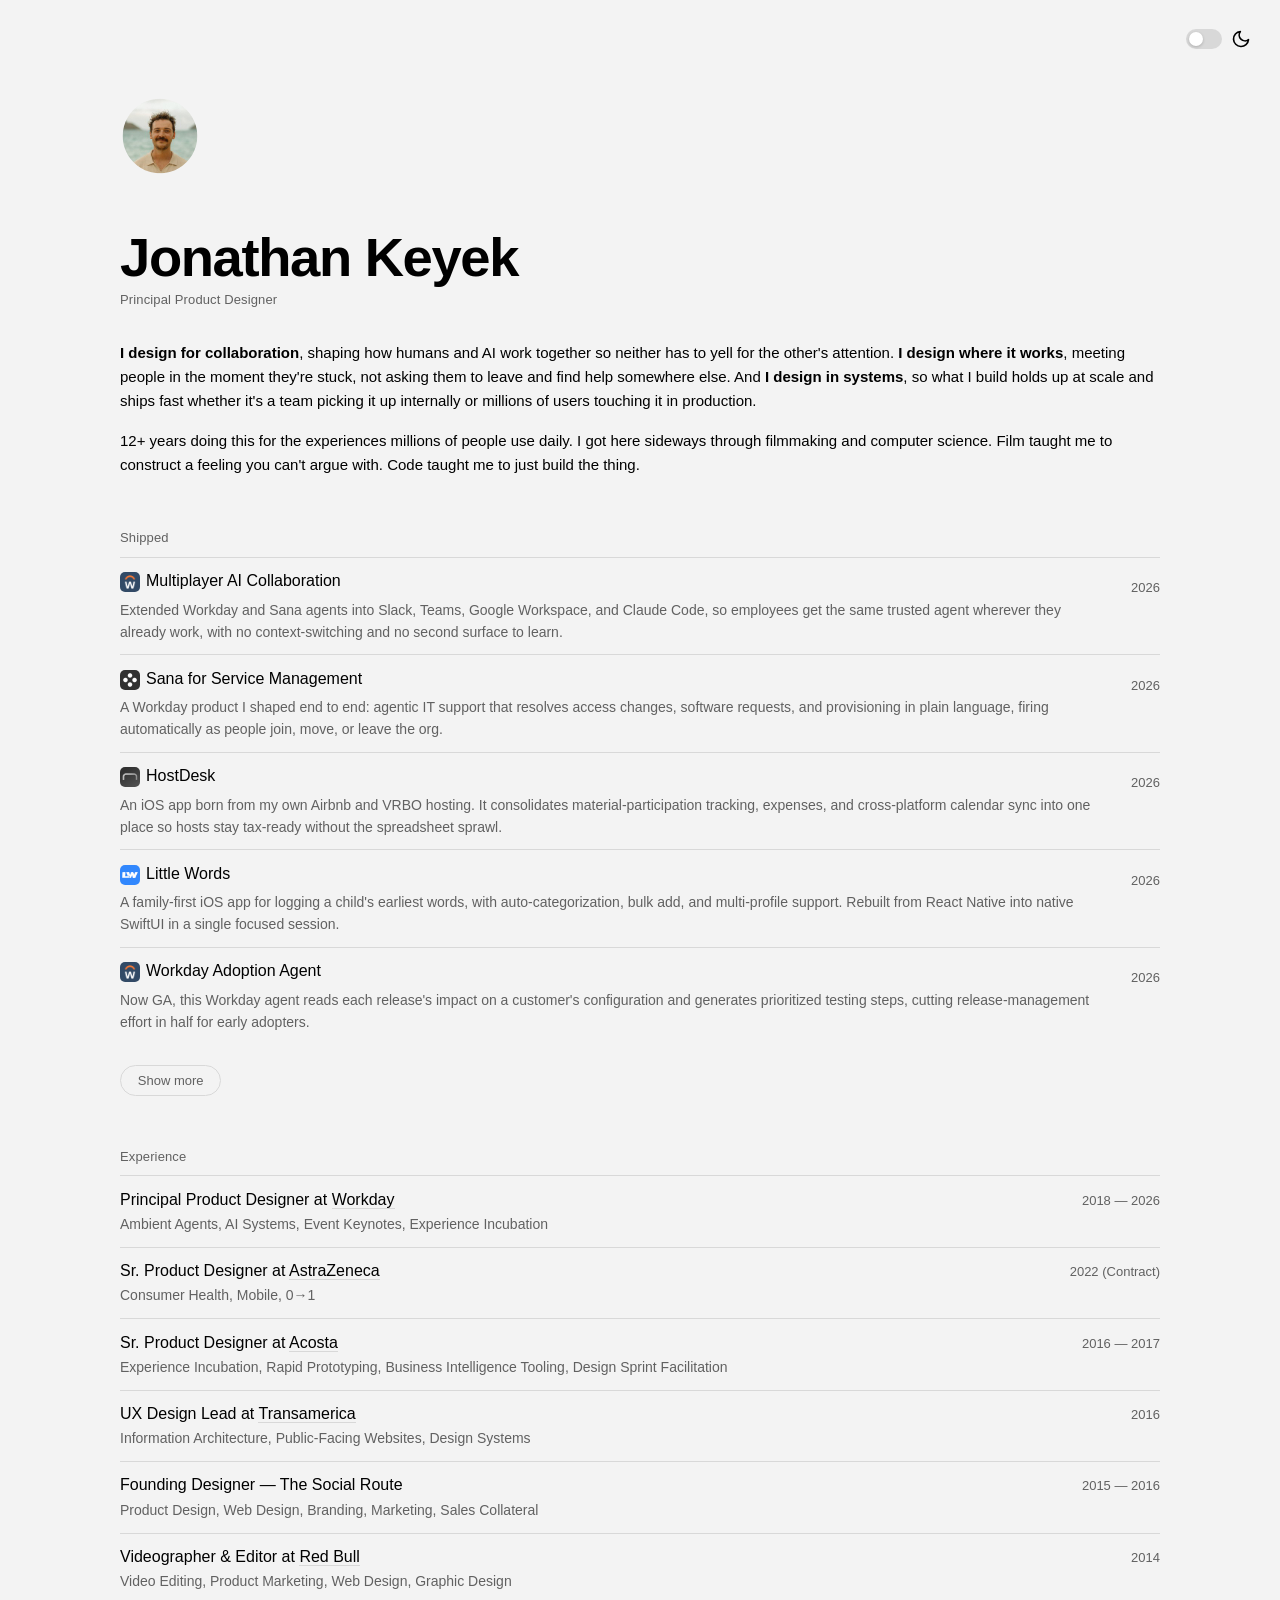
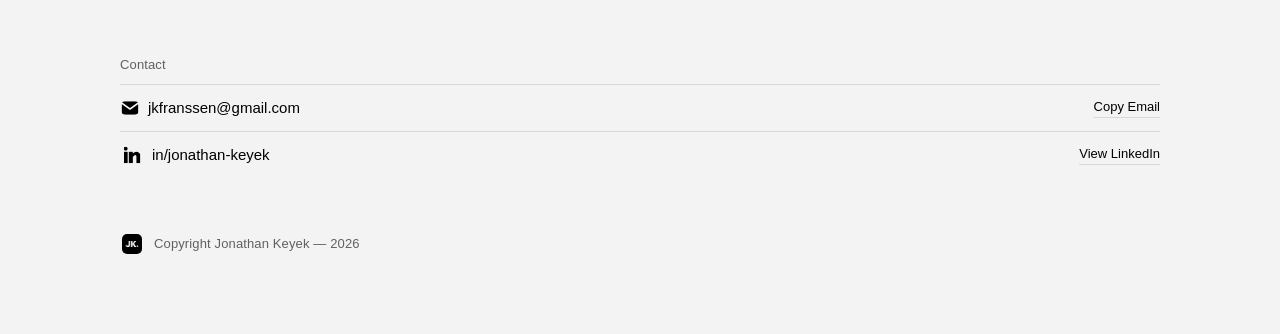
==== index.html @ 9d37a167 "Hide Currently section and Headway experience row Co-Authored-By: Claude Sonnet 5.5 <noreply@anthrop" ====
<!DOCTYPE html>
<html lang="en">
<head>
<meta charset="UTF-8"/>
<meta name="viewport" content="width=device-width, initial-scale=1"/>
<meta name="color-scheme" content="light"/>
<script>document.documentElement.className+=' js';</script>
<title>Jonathan Keyek — Principal Product Designer</title>
<link rel="stylesheet" href="style.css"/>
<link rel="icon" type="image/png" href="logos/jk-logo-black.png"/>
<link rel="apple-touch-icon" href="logos/jk-logo-black.png"/>
</head>
<body>
<a class="skip-link" href="#main-content">Skip to content</a>
<div class="theme-toggle-row">
  <button id="theme-toggle" class="switch" data-tooltip="Switch to dark mode" aria-label="Switch to dark mode" aria-pressed="false"></button>
  <svg class="toggle-icon" xmlns="http://www.w3.org/2000/svg" viewBox="0 0 24 24" fill="none" stroke="currentColor" stroke-width="2" stroke-linecap="round" stroke-linejoin="round" aria-hidden="true"><path d="M21 12.79A9 9 0 1 1 11.21 3 7 7 0 0 0 21 12.79z"></path></svg>
</div>
<div class="wrap">
  <main id="main-content">
  <header>
    <div class="identity">
    <span class="avatar-wrap" data-reveal><svg class="avatar" viewBox="0 0 100 100" xmlns="http://www.w3.org/2000/svg" aria-hidden="true" role="presentation" focusable="false">
  <defs>
    <clipPath id="morph" clipPathUnits="userSpaceOnUse">
      <path d="M 55.109,3.673 L 57.055,3.929 Q 62.164,4.601 66.925,6.574 L 68.739,7.325 Q 73.500,9.297 77.588,12.434 L 79.146,13.629 Q 83.234,16.766 86.371,20.854 L 87.566,22.412 Q 90.703,26.500 92.675,31.261 L 93.426,33.075 Q 95.399,37.836 96.071,42.945 L 96.327,44.891 Q 97.000,50.000 96.327,55.109 L 96.071,57.055 Q 95.399,62.164 93.426,66.925 L 92.675,68.739 Q 90.703,73.500 87.566,77.588 L 86.371,79.146 Q 83.234,83.234 79.146,86.371 L 77.588,87.566 Q 73.500,90.703 68.739,92.675 L 66.925,93.426 Q 62.164,95.399 57.055,96.071 L 55.109,96.327 Q 50.000,97.000 44.891,96.327 L 42.945,96.071 Q 37.836,95.399 33.075,93.426 L 31.261,92.675 Q 26.500,90.703 22.412,87.566 L 20.854,86.371 Q 16.766,83.234 13.629,79.146 L 12.434,77.588 Q 9.297,73.500 7.325,68.739 L 6.574,66.925 Q 4.601,62.164 3.929,57.055 L 3.673,55.109 Q 3.000,50.000 3.673,44.891 L 3.929,42.945 Q 4.601,37.836 6.574,33.075 L 7.325,31.261 Q 9.297,26.500 12.434,22.412 L 13.629,20.854 Q 16.766,16.766 20.854,13.629 L 22.412,12.434 Q 26.500,9.297 31.261,7.325 L 33.075,6.574 Q 37.836,4.601 42.945,3.929 L 44.891,3.673 Q 50.000,3.000 55.109,3.673 Z">
        <animate attributeName="d" dur="14s" repeatCount="indefinite"
          calcMode="spline" values="M 55.109,3.673 L 57.055,3.929 Q 62.164,4.601 66.925,6.574 L 68.739,7.325 Q 73.500,9.297 77.588,12.434 L 79.146,13.629 Q 83.234,16.766 86.371,20.854 L 87.566,22.412 Q 90.703,26.500 92.675,31.261 L 93.426,33.075 Q 95.399,37.836 96.071,42.945 L 96.327,44.891 Q 97.000,50.000 96.327,55.109 L 96.071,57.055 Q 95.399,62.164 93.426,66.925 L 92.675,68.739 Q 90.703,73.500 87.566,77.588 L 86.371,79.146 Q 83.234,83.234 79.146,86.371 L 77.588,87.566 Q 73.500,90.703 68.739,92.675 L 66.925,93.426 Q 62.164,95.399 57.055,96.071 L 55.109,96.327 Q 50.000,97.000 44.891,96.327 L 42.945,96.071 Q 37.836,95.399 33.075,93.426 L 31.261,92.675 Q 26.500,90.703 22.412,87.566 L 20.854,86.371 Q 16.766,83.234 13.629,79.146 L 12.434,77.588 Q 9.297,73.500 7.325,68.739 L 6.574,66.925 Q 4.601,62.164 3.929,57.055 L 3.673,55.109 Q 3.000,50.000 3.673,44.891 L 3.929,42.945 Q 4.601,37.836 6.574,33.075 L 7.325,31.261 Q 9.297,26.500 12.434,22.412 L 13.629,20.854 Q 16.766,16.766 20.854,13.629 L 22.412,12.434 Q 26.500,9.297 31.261,7.325 L 33.075,6.574 Q 37.836,4.601 42.945,3.929 L 44.891,3.673 Q 50.000,3.000 55.109,3.673 Z;M 55.109,3.673 L 57.055,3.929 Q 62.164,4.601 66.925,6.574 L 68.739,7.325 Q 73.500,9.297 77.588,12.434 L 79.146,13.629 Q 83.234,16.766 86.371,20.854 L 87.566,22.412 Q 90.703,26.500 92.675,31.261 L 93.426,33.075 Q 95.399,37.836 96.071,42.945 L 96.327,44.891 Q 97.000,50.000 96.327,55.109 L 96.071,57.055 Q 95.399,62.164 93.426,66.925 L 92.675,68.739 Q 90.703,73.500 87.566,77.588 L 86.371,79.146 Q 83.234,83.234 79.146,86.371 L 77.588,87.566 Q 73.500,90.703 68.739,92.675 L 66.925,93.426 Q 62.164,95.399 57.055,96.071 L 55.109,96.327 Q 50.000,97.000 44.891,96.327 L 42.945,96.071 Q 37.836,95.399 33.075,93.426 L 31.261,92.675 Q 26.500,90.703 22.412,87.566 L 20.854,86.371 Q 16.766,83.234 13.629,79.146 L 12.434,77.588 Q 9.297,73.500 7.325,68.739 L 6.574,66.925 Q 4.601,62.164 3.929,57.055 L 3.673,55.109 Q 3.000,50.000 3.673,44.891 L 3.929,42.945 Q 4.601,37.836 6.574,33.075 L 7.325,31.261 Q 9.297,26.500 12.434,22.412 L 13.629,20.854 Q 16.766,16.766 20.854,13.629 L 22.412,12.434 Q 26.500,9.297 31.261,7.325 L 33.075,6.574 Q 37.836,4.601 42.945,3.929 L 44.891,3.673 Q 50.000,3.000 55.109,3.673 Z;M 9.580,3.000 L 12.087,3.000 Q 18.667,3.000 25.247,3.000 L 27.753,3.000 Q 34.333,3.000 40.913,3.000 L 43.420,3.000 Q 50.000,3.000 56.580,3.000 L 59.087,3.000 Q 65.667,3.000 72.247,3.000 L 74.753,3.000 Q 81.333,3.000 87.913,3.000 L 90.420,3.000 Q 97.000,3.000 97.000,9.580 L 97.000,12.087 Q 97.000,18.667 97.000,25.247 L 97.000,27.753 Q 97.000,34.333 97.000,40.913 L 97.000,43.420 Q 97.000,50.000 97.000,56.580 L 97.000,59.087 Q 97.000,65.667 97.000,72.247 L 97.000,74.753 Q 97.000,81.333 97.000,87.913 L 97.000,90.420 Q 97.000,97.000 90.420,97.000 L 87.913,97.000 Q 81.333,97.000 74.753,97.000 L 72.247,97.000 Q 65.667,97.000 59.087,97.000 L 56.580,97.000 Q 50.000,97.000 43.420,97.000 L 40.913,97.000 Q 34.333,97.000 27.753,97.000 L 25.247,97.000 Q 18.667,97.000 12.087,97.000 L 9.580,97.000 Q 3.000,97.000 3.000,90.420 L 3.000,87.913 Q 3.000,81.333 3.000,74.753 L 3.000,72.247 Q 3.000,65.667 3.000,59.087 L 3.000,56.580 Q 3.000,50.000 3.000,43.420 L 3.000,40.913 Q 3.000,34.333 3.000,27.753 L 3.000,25.247 Q 3.000,18.667 3.000,12.087 L 3.000,9.580 Q 3.000,3.000 9.580,3.000 Z;M 9.580,3.000 L 12.087,3.000 Q 18.667,3.000 25.247,3.000 L 27.753,3.000 Q 34.333,3.000 40.913,3.000 L 43.420,3.000 Q 50.000,3.000 56.580,3.000 L 59.087,3.000 Q 65.667,3.000 72.247,3.000 L 74.753,3.000 Q 81.333,3.000 87.913,3.000 L 90.420,3.000 Q 97.000,3.000 97.000,9.580 L 97.000,12.087 Q 97.000,18.667 97.000,25.247 L 97.000,27.753 Q 97.000,34.333 97.000,40.913 L 97.000,43.420 Q 97.000,50.000 97.000,56.580 L 97.000,59.087 Q 97.000,65.667 97.000,72.247 L 97.000,74.753 Q 97.000,81.333 97.000,87.913 L 97.000,90.420 Q 97.000,97.000 90.420,97.000 L 87.913,97.000 Q 81.333,97.000 74.753,97.000 L 72.247,97.000 Q 65.667,97.000 59.087,97.000 L 56.580,97.000 Q 50.000,97.000 43.420,97.000 L 40.913,97.000 Q 34.333,97.000 27.753,97.000 L 25.247,97.000 Q 18.667,97.000 12.087,97.000 L 9.580,97.000 Q 3.000,97.000 3.000,90.420 L 3.000,87.913 Q 3.000,81.333 3.000,74.753 L 3.000,72.247 Q 3.000,65.667 3.000,59.087 L 3.000,56.580 Q 3.000,50.000 3.000,43.420 L 3.000,40.913 Q 3.000,34.333 3.000,27.753 L 3.000,25.247 Q 3.000,18.667 3.000,12.087 L 3.000,9.580 Q 3.000,3.000 9.580,3.000 Z;M 54.324,6.142 L 55.971,7.338 Q 60.296,10.480 64.620,13.622 L 66.267,14.819 Q 70.591,17.960 74.915,21.102 L 76.563,22.299 Q 80.887,25.441 85.211,28.582 L 86.858,29.779 Q 91.182,32.921 94.311,36.451 L 95.503,37.795 Q 98.632,41.325 96.981,46.409 L 96.351,48.345 Q 94.700,53.429 93.048,58.512 L 92.419,60.448 Q 90.767,65.532 89.115,70.615 L 88.486,72.552 Q 86.835,77.635 85.183,82.718 L 84.554,84.655 Q 82.902,89.738 79.773,92.788 L 78.581,93.950 Q 75.452,97.000 70.107,97.000 L 68.071,97.000 Q 62.726,97.000 57.381,97.000 L 55.345,97.000 Q 50.000,97.000 44.655,97.000 L 42.619,97.000 Q 37.274,97.000 31.929,97.000 L 29.893,97.000 Q 24.548,97.000 21.419,93.950 L 20.227,92.788 Q 17.098,89.738 15.446,84.655 L 14.817,82.718 Q 13.165,77.635 11.514,72.552 L 10.885,70.615 Q 9.233,65.532 7.581,60.448 L 6.952,58.512 Q 5.300,53.429 3.649,48.345 L 3.019,46.409 Q 1.368,41.325 4.497,37.795 L 5.689,36.451 Q 8.818,32.921 13.142,29.779 L 14.789,28.582 Q 19.113,25.441 23.437,22.299 L 25.085,21.102 Q 29.409,17.960 33.733,14.819 L 35.380,13.622 Q 39.704,10.480 44.029,7.338 L 45.676,6.142 Q 50.000,3.000 54.324,6.142 Z;M 54.324,6.142 L 55.971,7.338 Q 60.296,10.480 64.620,13.622 L 66.267,14.819 Q 70.591,17.960 74.915,21.102 L 76.563,22.299 Q 80.887,25.441 85.211,28.582 L 86.858,29.779 Q 91.182,32.921 94.311,36.451 L 95.503,37.795 Q 98.632,41.325 96.981,46.409 L 96.351,48.345 Q 94.700,53.429 93.048,58.512 L 92.419,60.448 Q 90.767,65.532 89.115,70.615 L 88.486,72.552 Q 86.835,77.635 85.183,82.718 L 84.554,84.655 Q 82.902,89.738 79.773,92.788 L 78.581,93.950 Q 75.452,97.000 70.107,97.000 L 68.071,97.000 Q 62.726,97.000 57.381,97.000 L 55.345,97.000 Q 50.000,97.000 44.655,97.000 L 42.619,97.000 Q 37.274,97.000 31.929,97.000 L 29.893,97.000 Q 24.548,97.000 21.419,93.950 L 20.227,92.788 Q 17.098,89.738 15.446,84.655 L 14.817,82.718 Q 13.165,77.635 11.514,72.552 L 10.885,70.615 Q 9.233,65.532 7.581,60.448 L 6.952,58.512 Q 5.300,53.429 3.649,48.345 L 3.019,46.409 Q 1.368,41.325 4.497,37.795 L 5.689,36.451 Q 8.818,32.921 13.142,29.779 L 14.789,28.582 Q 19.113,25.441 23.437,22.299 L 25.085,21.102 Q 29.409,17.960 33.733,14.819 L 35.380,13.622 Q 39.704,10.480 44.029,7.338 L 45.676,6.142 Q 50.000,3.000 54.324,6.142 Z;M 55.109,3.673 L 57.055,3.929 Q 62.164,4.601 66.925,6.574 L 68.739,7.325 Q 73.500,9.297 77.588,12.434 L 79.146,13.629 Q 83.234,16.766 86.371,20.854 L 87.566,22.412 Q 90.703,26.500 92.675,31.261 L 93.426,33.075 Q 95.399,37.836 96.071,42.945 L 96.327,44.891 Q 97.000,50.000 96.327,55.109 L 96.071,57.055 Q 95.399,62.164 93.426,66.925 L 92.675,68.739 Q 90.703,73.500 87.566,77.588 L 86.371,79.146 Q 83.234,83.234 79.146,86.371 L 77.588,87.566 Q 73.500,90.703 68.739,92.675 L 66.925,93.426 Q 62.164,95.399 57.055,96.071 L 55.109,96.327 Q 50.000,97.000 44.891,96.327 L 42.945,96.071 Q 37.836,95.399 33.075,93.426 L 31.261,92.675 Q 26.500,90.703 22.412,87.566 L 20.854,86.371 Q 16.766,83.234 13.629,79.146 L 12.434,77.588 Q 9.297,73.500 7.325,68.739 L 6.574,66.925 Q 4.601,62.164 3.929,57.055 L 3.673,55.109 Q 3.000,50.000 3.673,44.891 L 3.929,42.945 Q 4.601,37.836 6.574,33.075 L 7.325,31.261 Q 9.297,26.500 12.434,22.412 L 13.629,20.854 Q 16.766,16.766 20.854,13.629 L 22.412,12.434 Q 26.500,9.297 31.261,7.325 L 33.075,6.574 Q 37.836,4.601 42.945,3.929 L 44.891,3.673 Q 50.000,3.000 55.109,3.673 Z" keyTimes="0.0;0.18333;0.33333;0.51667;0.66667;0.85;1.0" keySplines="0.65 0 0.35 1;0.65 0 0.35 1;0.65 0 0.35 1;0.65 0 0.35 1;0.65 0 0.35 1;0.65 0 0.35 1"/>
      </path>
    </clipPath>
  </defs>
  <g>
    <animateTransform attributeName="transform" type="scale" additive="sum"
      dur="14s" repeatCount="indefinite" calcMode="spline"
      values="1 50 50;1 50 50;0.86 50 50;1 50 50;1 50 50;0.86 50 50;1 50 50;1 50 50;0.86 50 50;1 50 50" keyTimes="0.0;0.18333;0.25833;0.33333;0.51667;0.59167;0.66667;0.85;0.925;1.0" keySplines="0.42 0 0.58 1;0.42 0 0.58 1;0.42 0 0.58 1;0.42 0 0.58 1;0.42 0 0.58 1;0.42 0 0.58 1;0.42 0 0.58 1;0.42 0 0.58 1;0.42 0 0.58 1"/>
    <image href="[data-uri]" x="-6" y="-6" width="112" height="112"
      preserveAspectRatio="xMidYMid slice" clip-path="url(#morph)"/>
  </g>
</svg>
      <span class="avatar-flyout" aria-hidden="true">
        <span class="flyout-dot" title="Family"><img class="logo-family" src="logos/Family.png" alt=""></span>
        <span class="flyout-dot emoji-lg" title="Dog">🐕</span>
        <span class="flyout-dot emoji-lg" title="Hockey">🏒</span>
        <span class="flyout-dot emoji-lg" title="Biking">🚴‍♂️</span>
        <span class="flyout-dot emoji-lg" title="Snowboarding">🏂</span>
        <span class="flyout-dot emoji-lg" title="Tools">🛠️</span>
      </span>
    </span>
    <div class="identity-text">
      <h1 data-reveal>Jonathan Keyek</h1>
      <div class="role" data-reveal>Principal Product Designer</div>
    </div>
    </div>
    <div class="intro">
      <p data-reveal><span class="intro-em">I design for collaboration</span>, shaping how humans and AI work together so neither has to yell for the other's attention. <span class="intro-em">I design where it works</span>, meeting people in the moment they're stuck, not asking them to leave and find help somewhere else. And <span class="intro-em">I design in systems</span>, so what I build holds up at scale and ships fast whether it's a team picking it up internally or millions of users touching it in production.</p>
      <p data-reveal>12+ years doing this for the experiences millions of people use daily. I got here sideways through filmmaking and computer science. Film taught me to construct a feeling you can't argue with. Code taught me to just build the thing.</p>
    </div>
  </header>

    <!-- hidden for now:
    <section>
    <h2 data-reveal>Currently</h2>
    <div class="wip-list">
      <div class="wip-item" data-reveal>
        <div class="wip-thumb">
          <img src="media/Headway cover.png" alt="" aria-hidden="true">
        </div>
        <a class="wip-content" href="https://headway.co/for-providers" target="_blank" rel="noopener" aria-label="Provider Onboarding at Headway">
          <div class="wip-top">
            <div class="wip-header">
              <div class="wip-title-row">
                <span class="title-line">
                  <img class="company-logo" src="logos/Headway logo.png" alt="Headway">
                  <span class="wip-title-link">
                    <span class="wip-title">Provider Onboarding at Headway</span>
                    <span class="ext-link-icon" aria-hidden="true"><svg width="14" height="14" viewBox="0 0 24 24" fill="none" stroke="currentColor" stroke-width="2" stroke-linecap="round" stroke-linejoin="round"><line x1="5" y1="12" x2="19" y2="12"></line><polyline points="12 5 19 12 12 19"></polyline></svg></span>
                  </span>
                </span>
              </div>
            </div>
            <p class="wip-body">Reimagining provider onboarding for the AI era, getting more providers onto the platform faster so more patients can get the mental health care they need.</p>
          </div>
          <div class="wip-meta">Fall 2026 → Now</div>
        </a>
      </div>
    </div>
  </section>
    -->

  <section>
    <h2 data-reveal>Shipped</h2>
    <a class="rowlink" aria-label="Multiplayer AI Collaboration" href="https://www.workday.com/en-us/products/platform-product-extensions/workday-everywhere.html" target="_blank"><div class="row linked" data-reveal>
      <div class="row-left"><span class="title-line"><img class="company-logo" src="logos/Workday logo.png" alt="Workday"><span class="item-title">Multiplayer AI Collaboration</span></span><span class="item-sub">Extended Workday and Sana agents into Slack, Teams, Google Workspace, and Claude Code, so employees get the same trusted agent wherever they already work, with no context-switching and no second surface to learn.</span></div>
      <div class="row-right">2026</div>
    </div></a>
    <a class="rowlink" aria-label="Sana for Service Management" href="https://newsroom.workday.com/2026-05-21-Workday-Announces-Sana-for-IT-Service-Management-and-New-Travel-Agent" target="_blank"><div class="row linked" data-reveal>
      <div class="row-left"><span class="title-line"><img class="company-logo" src="logos/Sana logo.png" alt="Sana"><span class="item-title">Sana for Service Management</span></span><span class="item-sub">A Workday product I shaped end to end: agentic IT support that resolves access changes, software requests, and provisioning in plain language, firing automatically as people join, move, or leave the org.</span></div>
      <div class="row-right">2026</div>
    </div></a>
    <a class="rowlink" aria-label="HostDesk" href="https://apps.apple.com/us/app/host-desk/id6760982485" target="_blank"><div class="row linked" data-reveal>
      <div class="row-left"><span class="title-line"><img class="company-logo" src="logos/HostDesk-favicon.png" alt="Hostdesk"><span class="item-title">HostDesk</span></span><span class="item-sub">An iOS app born from my own Airbnb and VRBO hosting. It consolidates material-participation tracking, expenses, and cross-platform calendar sync into one place so hosts stay tax-ready without the spreadsheet sprawl.</span></div>
      <div class="row-right">2026</div>
    </div></a>
    <a class="rowlink" aria-label="Little Words" href="https://apps.apple.com/us/app/little-words/id6760150370" target="_blank"><div class="row linked" data-reveal>
      <div class="row-left"><span class="title-line"><img class="company-logo" src="logos/Little_Words favicon.png" alt="Little Words"><span class="item-title">Little Words</span></span><span class="item-sub">A family-first iOS app for logging a child's earliest words, with auto-categorization, bulk add, and multi-profile support. Rebuilt from React Native into native SwiftUI in a single focused session.</span></div>
      <div class="row-right">2026</div>
    </div></a>
    <a class="rowlink" aria-label="Workday Adoption Agent" href="https://blog.workday.com/en-us/workday-adoption-agent-generally-available.html" target="_blank"><div class="row linked" data-reveal>
      <div class="row-left"><span class="title-line"><img class="company-logo" src="logos/Workday logo.png" alt="Workday"><span class="item-title">Workday Adoption Agent</span></span><span class="item-sub">Now GA, this Workday agent reads each release's impact on a customer's configuration and generates prioritized testing steps, cutting release-management effort in half for early adopters.</span></div>
      <div class="row-right">2026</div>
    </div></a>
    <div class="more-wrap" id="shipped-more"><div class="more-inner">
    <a class="rowlink" aria-label="Rising Keynotes (NA + EMEA)" href="https://www.youtube.com/watch?v=AOGEvLZA1so" target="_blank"><div class="row linked" data-reveal>
      <div class="row-left"><span class="title-line"><img class="company-logo" src="logos/Workday logo.png" alt="Workday"><span class="item-title">Rising Keynotes (NA + EMEA)</span></span><span class="item-sub">Directed the demo narrative for every Tier 1 stage at Rising, Workday's largest customer conference, turning dense product strategy like the Innovation Summit's ASOR vision into stories tens of thousands could follow.</span></div>
      <div class="row-right">2025</div>
    </div></a>
    <a class="rowlink" aria-label="Workday Everywhere Agent Strategy" href="https://newsroom.workday.com/2025-09-16-Workday-Introduces-Workday-Data-Cloud-to-Unlock-the-Power-of-People-and-Money-Data-and-Accelerate-AI-Powered-Innovation" target="_blank"><div class="row linked" data-reveal>
      <div class="row-left"><span class="title-line"><img class="company-logo" src="logos/Workday logo.png" alt="Workday"><span class="item-title">Workday Everywhere Agent Strategy</span></span><span class="item-sub">Architected the Handshake Protocols, a shared standard that keeps agent behavior consistent across Salesforce Agentforce, Google Agentspace, and MS Teams, then proved it in a joint Rising showcase linking both companies' data.</span></div>
      <div class="row-right">2025</div>
    </div></a>
    <a class="rowlink" aria-label="Workday Agent System of Record" href="https://www.workday.com/en-us/artificial-intelligence/agent-system-of-record.html" target="_blank"><div class="row linked" data-reveal>
      <div class="row-left"><span class="title-line"><img class="company-logo" src="logos/Workday logo.png" alt="Workday"><span class="item-title">Workday Agent System of Record</span></span><span class="item-sub">Owned the upfront design strategy for ASOR, the governance layer that lets enterprises register, secure, and manage every AI agent across the platform, then handed a clear blueprint to the team to build.</span></div>
      <div class="row-right">2024–2025</div>
    </div></a>
    <a class="rowlink" aria-label="Workday AI Strategy (Kickoff → Sana)" href="https://newsroom.workday.com/2025-08-14-Workday-Acquires-Flowise,-Bringing-Powerful-AI-Agent-Builder-Capabilities-to-the-Workday-Platform" target="_blank"><div class="row linked" data-reveal>
      <div class="row-left"><span class="title-line"><img class="company-logo" src="logos/Workday logo.png" alt="Workday"><span class="item-title">Workday AI Strategy (Kickoff → Sana)</span></span><span class="item-sub">Defined the visual and narrative language behind Workday's three-year pivot to AI, headlining the Rising stage demos that introduced both the Flowise and Pipedream acquisitions to the market.</span></div>
      <div class="row-right">2023–2025</div>
    </div></a>
    <a class="rowlink" aria-label="The Workday Economy: A Bold New Strategy Emerges" href="https://joshbersin.com/2025/06/the-workday-economy-a-bold-new-strategy-emerges/" target="_blank"><div class="row linked" data-reveal>
      <div class="row-left"><span class="title-line"><img class="company-logo" src="logos/Workday logo.png" alt="Workday"><span class="item-title">The Workday Economy: A Bold New Strategy Emerges</span></span><span class="item-sub">Josh Bersin's read on "The Workday Economy": how the company is opening into a partner-driven platform and betting on agentic AI to chase its next $10 billion.</span></div>
      <div class="row-right">Jun 2025</div>
    </div></a>
    <a class="rowlink" aria-label="Workday Makes a Play to Manage Your AI Agents" href="https://joshbersin.com/2025/02/workday-makes-a-play-to-manage-your-ai-agents/" target="_blank"><div class="row linked" data-reveal>
      <div class="row-left"><span class="title-line"><img class="company-logo" src="logos/Workday logo.png" alt="Workday"><span class="item-title">Workday Makes a Play to Manage Your AI Agents</span></span><span class="item-sub">Josh Bersin unpacks Workday's move into agent governance: a single control plane where enterprises can register, secure, and provision every AI agent they run.</span></div>
      <div class="row-right">Feb 2025</div>
    </div></a>
    <a class="rowlink" aria-label="Workday–Salesforce Partnership: Teaming Up for Enterprise AI" href="https://joshbersin.com/2024/07/workday-salesforce-partnership-teaming-up-for-enterprise-ai/" target="_blank"><div class="row linked" data-reveal>
      <div class="row-left"><span class="title-line"><img class="company-logo" src="logos/Workday logo.png" alt="Workday"><span class="item-title">Workday–Salesforce Partnership: Teaming Up for Enterprise AI</span></span><span class="item-sub">Contributed to the Workday and Salesforce partnership that links both platforms' data and agents, letting teams query sales, finance, and HR from either side. Coverage by Josh Bersin.</span></div>
      <div class="row-right">Jul 2024</div>
    </div></a>
    <a class="rowlink" aria-label="Here Comes Workday AI" href="https://joshbersin.com/2023/09/here-comes-workday-ai/" target="_blank"><div class="row linked" data-reveal>
      <div class="row-left"><span class="title-line"><img class="company-logo" src="logos/Workday logo.png" alt="Workday"><span class="item-title">Here Comes Workday AI</span></span><span class="item-sub">Josh Bersin marks the kickoff of Workday's generative AI strategy at Rising, a platform-centric approach that laid the groundwork for Ask Workday, Illuminate, and eventually the Sana acquisition.</span></div>
      <div class="row-right">Sep 2023</div>
    </div></a>
    <a class="rowlink" aria-label="Crux Studio" href="https://www.cruxstudio.io/" target="_blank"><div class="row linked" data-reveal>
      <div class="row-left"><span class="title-line"><img class="company-logo" src="logos/Crux logo.png" alt="Crux"><span class="item-title">Crux Studio</span></span><span class="item-sub">Operated at founder level inside this product studio, standing up UX processes and the full product catalog while building the pitch materials and design practices from a blank page.</span></div>
      <div class="row-right">2022–2023</div>
    </div></a>
    <a class="rowlink" aria-label="Toybox Systems (fka Miruni)" href="https://www.toyboxsystems.com/" target="_blank"><div class="row linked" data-reveal>
      <div class="row-left"><span class="title-line"><img class="company-logo" src="logos/Toybox logo.png" alt="Toybox"><span class="item-title">Toybox Systems (fka Miruni)</span></span><span class="item-sub">Brought in to reconcile two diverging products into one coherent system. The work became the foundation for the company's full pivot and still ships today.</span></div>
      <div class="row-right">2022–2023</div>
    </div></a>
    <a class="rowlink" aria-label="Workday Goes Everywhere: Into the Flow of Work and More" href="https://joshbersin.com/2021/10/workday-goes-everywhere-into-the-flow-of-work-and-more/" target="_blank"><div class="row linked" data-reveal>
      <div class="row-left"><span class="title-line"><img class="company-logo" src="logos/Workday logo.png" alt="Workday"><span class="item-title">Workday Goes Everywhere: Into the Flow of Work and More</span></span><span class="item-sub">Josh Bersin validates Workday Everywhere, the strategy that delivered HR moments straight into Teams, Slack, and Google Workspace instead of asking people to leave their tools.</span></div>
      <div class="row-right">Oct 2021</div>
    </div></a>
    <a class="rowlink" aria-label="Workday Everywhere POC" href="https://www.youtube.com/watch?v=zy1bqL4DhFc" target="_blank"><div class="row linked" data-reveal>
      <div class="row-left"><span class="title-line"><img class="company-logo" src="logos/Workday logo.png" alt="Workday"><span class="item-title">Workday Everywhere POC</span></span><span class="item-sub">Proved the case for taking Workday beyond collaboration tools. The prototype spun up a dedicated engineering team and seeded what became the agent ecosystem and the Pipedream acquisition.</span></div>
      <div class="row-right">2019–2020</div>
    </div></a>
    <a class="rowlink" aria-label="Workday Assistant 1.0" href="https://www.teamuphr.com/single-post/bots-workday-assistant-at-your-serivce" target="_blank"><div class="row linked" data-reveal>
      <div class="row-left"><span class="title-line"><img class="company-logo" src="logos/Workday logo.png" alt="Workday"><span class="item-title">Workday Assistant 1.0</span></span><span class="item-sub">Shipped to GA and demoed live on the Rising stage in 2019. The product that started the thread running through Ask Workday, Illuminate, and ultimately the Sana acquisition.</span></div>
      <div class="row-right">2018–2019</div>
    </div></a>
    <a class="rowlink" aria-label="Acosta ForeSite" href="https://www.acosta.com/services/business-intelligence/" target="_blank"><div class="row linked" data-reveal>
      <div class="row-left"><span class="title-line"><img class="company-logo" src="logos/Acosta logo.png" alt="Acosta"><span class="item-title">Acosta ForeSite</span></span><span class="item-sub">Designed custom PowerBI dashboards with bespoke JSON interactions that turned dense retail data into decisions leadership could act on. The work matured into Acosta's proprietary BI product, still live.</span></div>
      <div class="row-right">2018</div>
    </div></a>
    <a class="rowlink" aria-label="Transamerica.com" href="https://www.transamerica.com/" target="_blank"><div class="row linked" data-reveal>
      <div class="row-left"><span class="title-line"><img class="company-logo" src="logos/Transamerica logo.png" alt="Transamerica"><span class="item-title">Transamerica.com</span></span><span class="item-sub">Restructured the information architecture of a 1,000+ page, multi-domain financial ecosystem. The navigation, visual system, and components are still carrying the site eight years on.</span></div>
      <div class="row-right">2017–2018</div>
    </div></a>
    </div></div>
    <button class="more-btn" id="shipped-toggle" type="button" aria-expanded="false" aria-controls="shipped-more" data-reveal>Show more</button>
  </section>

  <section>
    <h2 data-reveal>Experience</h2>
    <!-- hidden for now: <div class="row" data-reveal><div class="row-left"><span class="item-title">Principal Product Designer at <a href="https://headway.co" target="_blank">Headway</a></span><span class="item-sub">Provider Onboarding &amp; Growth, Agentic Experiences</span></div><div class="row-right">2026 — Now</div></div> -->
    <div class="row" data-reveal><div class="row-left"><span class="item-title">Principal Product Designer at <a href="https://www.workday.com" target="_blank">Workday</a></span><span class="item-sub">Ambient Agents, AI Systems, Event Keynotes, Experience Incubation</span></div><div class="row-right">2018 — 2026</div></div>
    <!-- hidden for now: <div class="row" data-reveal><div class="row-left"><span class="item-title">Member of Technical Staff, Design at <a href="https://toyo.ai/" target="_blank">Toyo</a></span><span class="item-sub">Experience Architecture, Product Design, Visual Design, Product Marketing</span></div><div class="row-right">2026 (Contract)</div></div> -->
    <div class="row" data-reveal><div class="row-left"><span class="item-title">Sr. Product Designer at <a href="https://www.astrazeneca.com" target="_blank">AstraZeneca</a></span><span class="item-sub">Consumer Health, Mobile, 0→1</span></div><div class="row-right">2022 (Contract)</div></div>
    <div class="row" data-reveal><div class="row-left"><span class="item-title">Sr. Product Designer at <a href="https://www.acosta.com" target="_blank">Acosta</a></span><span class="item-sub">Experience Incubation, Rapid Prototyping, Business Intelligence Tooling, Design Sprint Facilitation</span></div><div class="row-right">2016 — 2017</div></div>
    <div class="row" data-reveal><div class="row-left"><span class="item-title">UX Design Lead at <a href="https://www.transamerica.com" target="_blank">Transamerica</a></span><span class="item-sub">Information Architecture, Public-Facing Websites, Design Systems</span></div><div class="row-right">2016</div></div>
    <div class="row" data-reveal><div class="row-left"><span class="item-title">Founding Designer — The Social Route</span><span class="item-sub">Product Design, Web Design, Branding, Marketing, Sales Collateral</span></div><div class="row-right">2015 — 2016</div></div>
    <div class="row" data-reveal><div class="row-left"><span class="item-title">Videographer &amp; Editor at <a href="https://www.redbull.com" target="_blank">Red Bull</a></span><span class="item-sub">Video Editing, Product Marketing, Web Design, Graphic Design</span></div><div class="row-right">2014</div></div>
  </section>

  <section>
    <h2 data-reveal>Contact</h2>
      <a class="rowlink contact-rowlink" href="#" aria-label="Copy email address" onclick="copyEmail(event)"><div class="row contact-row" data-reveal><div class="row-left"><span class="contact-label"><svg width="20" height="20" viewBox="0 0 24 24" fill="none" class="contact-icon" aria-hidden="true"><g clip-path="url(#clip0_758_10224)"><path d="M19.5322 22.1455C19.1118 22.2388 18.6751 22.29 18.2266 22.29H5.77344C5.3249 22.29 4.88821 22.2388 4.46777 22.1455H19.5322ZM22.1152 18.8594C22.1151 19.5913 21.5355 20.1454 20.8916 20.1455H3.10742C2.46361 20.1453 1.88486 19.5912 1.88477 18.8594V7.0918L11.415 13.9551C11.764 14.2062 12.235 14.2062 12.584 13.9551L22.1152 7.0918V18.8594ZM-0.115234 17.4385C-0.187344 17.0667 -0.226539 16.6829 -0.226562 16.29V7.71094C-0.226562 7.31773 -0.187441 6.93362 -0.115234 6.56152V17.4385ZM24.1152 6.56152C24.1874 6.93362 24.2266 7.31773 24.2266 7.71094V16.29C24.2265 16.6829 24.1873 17.0667 24.1152 17.4385V6.56152ZM20.8916 3.85352C21.3932 3.85361 21.8543 4.19079 22.0342 4.68555L11.999 11.9111L1.96484 4.68555C2.14455 4.19076 2.6058 3.85367 3.10742 3.85352H20.8916ZM18.2266 1.71094C18.6727 1.71094 19.1071 1.76117 19.5254 1.85352H4.47461C4.89295 1.76117 5.32734 1.71094 5.77344 1.71094H18.2266Z" fill="currentColor"/></g><defs><clipPath id="clip0_758_10224"><rect x="2" y="4" width="20" height="16" rx="4" fill="currentColor"/></clipPath></defs></svg>jkfranssen@gmail.com</span></div><div class="row-right" aria-live="polite"><span class="contact-value-text" id="copy-email">Copy Email</span></div></div></a>
      <a class="rowlink contact-rowlink" href="https://www.linkedin.com/in/jonathan-keyek/" target="_blank"><div class="row contact-row" data-reveal><div class="row-left"><span class="contact-label"><img src="logos/Linkedin.png" width="24" height="24" alt="" aria-hidden="true" class="contact-icon contact-icon-light"><img src="logos/Linkedin-dark.png" width="24" height="24" alt="" aria-hidden="true" class="contact-icon contact-icon-dark">in/jonathan-keyek</span></div><div class="row-right"><span class="contact-value-text">View LinkedIn</span></div></div></a>
  </section>

  </main>
  <footer data-reveal><img class="footer-logo" src="logos/JK logo black.png" alt="JK"/>Copyright Jonathan Keyek — 2026</footer>
</div>
<div class="lightbox-overlay" id="lightbox-overlay">
  <button class="lightbox-close" id="lightbox-close" aria-label="Close image">&times;</button>
  <img id="lightbox-img" src="" alt="">
</div>
<script src="shared.js"></script>
<script>
(function(){
  var btn = document.getElementById('shipped-toggle');
  var wrap = document.getElementById('shipped-more');
  if (!btn || !wrap) return;
  btn.addEventListener('click', function(){
    var open = wrap.classList.toggle('open');
    btn.setAttribute('aria-expanded', open ? 'true' : 'false');
    btn.textContent = open ? 'Show less' : 'Show more';
  });
})();
</script>
<script>
function copyEmail(e) {
  e.preventDefault();
  navigator.clipboard.writeText('jkfranssen@gmail.com').then(function() {
    var el = document.getElementById('copy-email');
    var orig = el.textContent;
    el.textContent = 'Copied!';
    setTimeout(function(){ el.textContent = orig; }, 1800);
  });
}
function copyWipEmail(btn) {
  navigator.clipboard.writeText('jkfranssen@gmail.com').then(function() {
    var orig = btn.textContent;
    btn.textContent = 'Email Copied!';
    setTimeout(function(){ btn.textContent = orig; }, 1800);
  });
}
</script>
</body></html>
---- style.css ----
/* ===== Jonathan Keyek — shared site styles ===== */
:root {
  color-scheme: light;
  --bg: #f3f3f3;
  --ink: #000000;
  --ink-soft: #333333;
  --section-gap: 3.25rem;
  --muted: #616161;
  --rule: #d8d8d8;
  --link-ul: #d8d8d8;
  --card: #ffffff;
  --green: #1f7a4d;  /* revenue generated — 4.79:1 on --bg */
  --blue:  #2563a8;  /* capability built / 0→1 — 5.52:1 on --bg */
  --red:   #b5482f;  /* money saved by killing early — 4.81:1 on --bg */
  --agents: #9837F6; /* case accent — 4.5:1 on --bg */
  --admin:  #0362FF; /* case accent — 4.5:1 on --bg */
  --design: #008212; /* case accent — 4.51:1 on --bg */
  --maxw: 1120px;
  --maxw-wide: 1120px;

  /* Type scale — every font-size in the site resolves to one of these */
  --text-2xs: .6875rem;  /* 11px — eyebrow labels, tags */
  --text-xs:  .8125rem;  /* 13px — small supporting text */
  --text-sm:  .875rem;   /* 14px — secondary body */
  --text-base: .9375rem; /* 15px — running body copy */
  --text-md:  1rem;      /* 16px — titles, emphasized labels */
  --text-lg:  1.0625rem; /* 17px — card titles */
  --text-xl:  1.1875rem; /* 19px — pull quotes */
  --text-display: clamp(1.7rem, 6vw, 2.1rem); /* h1 / page title */
  --text-hero: clamp(2.2rem, 9vw, 3rem);      /* anchor metric numbers */
}
* { box-sizing: border-box; margin: 0; padding: 0; }
html { -webkit-font-smoothing: antialiased; text-rendering: optimizeLegibility; background: var(--bg); color: var(--ink); }
body {
  background: transparent !important;
  color: var(--ink) !important;
  font-family: -apple-system, "SF Pro Text", "SF Pro Display", BlinkMacSystemFont, "Helvetica Neue", Helvetica, Arial, sans-serif;
  font-size: var(--text-base);
  line-height: 1.55;
  padding: 0;
}
.wrap, .wrap-wide {
  padding: clamp(2.5rem, 8vw, 6rem) clamp(20px, 4vw, 40px) 5rem;
  display: flex;
  flex-direction: column;
}
.wrap { max-width: 1120px; margin: 0 auto; }
.wrap-wide { max-width: 1120px; margin: 0 auto; }

a {
  color: var(--ink) !important;
  text-decoration: none;
  background-image: linear-gradient(currentColor, currentColor), linear-gradient(var(--link-ul), var(--link-ul));
  background-size: 0% 1px, 100% 1px;
  background-position: left bottom, left bottom;
  background-repeat: no-repeat, no-repeat;
  padding-bottom: 1px;
  transition: background-size .35s cubic-bezier(0.4, 0, 0.2, 1);
}
a:hover { background-size: 100% 1px, 100% 1px; }
a.plain { background: none; padding-bottom: 0; transition: opacity .15s; }
a.plain:hover { opacity: .5; }

h1 { font-size: clamp(2.8rem, 10vw, 3.4rem); font-weight: 700; letter-spacing: -0.025em; line-height: 1.1; }
.role { color: var(--muted) !important; font-size: var(--text-xs); font-weight: 500; letter-spacing: .01em; line-height: 1.4; margin-top: .2rem; }

section { margin-top: var(--section-gap); }
h2 {
  font-size: var(--text-xs); font-weight: 500; letter-spacing: .01em; line-height: 1.4;
  color: var(--muted) !important; padding-bottom: .6rem; margin-bottom: 0; border-bottom: 1px solid var(--rule);
}

/* List rows */
.row { display: flex; justify-content: space-between; align-items: baseline; gap: 1.5rem; padding: .7rem 0; border-bottom: 1px solid var(--rule); }
.row:not(.linked):last-child { border-bottom: none; }
.more-inner .rowlink:last-child .row { border-bottom: none; }
.rowlink:has(+ .more-wrap:not(.open)) .row { border-bottom: none; }
.row-left { flex: 1; min-width: 0; }
.contact-label { display: inline-flex; align-items: center; gap: 8px; }
.row.contact-row { align-items: center; }
.row.contact-row .row-left { display: flex; align-items: center; }
.contact-icon { color: var(--ink); flex-shrink: 0; }
.contact-rowlink { display: block; background: none; padding-bottom: 0; border-bottom: 1px solid var(--rule); }
.contact-rowlink:last-child { border-bottom: none; }
.contact-rowlink .row.contact-row { border-bottom: none !important; }
.contact-rowlink .row-right {
  color: var(--ink) !important;
  display: inline-flex; align-items: center;
  background-image: linear-gradient(currentColor, currentColor), linear-gradient(var(--link-ul), var(--link-ul));
  background-size: 0% 1px, 100% 1px;
  background-position: left bottom, left bottom;
  background-repeat: no-repeat, no-repeat;
  padding-bottom: 1px;
  transition: background-size .35s cubic-bezier(0.4, 0, 0.2, 1);
}
.contact-rowlink:hover .row-right { background-size: 100% 1px, 100% 1px; }
.contact-icon-dark { display: none; }
html.dark .contact-icon-light { display: none; }
html.dark .contact-icon-dark { display: block; }
.row-right { flex-shrink: 0; color: var(--muted) !important; font-size: var(--text-xs); white-space: nowrap; }
.title-line { display: inline-flex; align-items: center; gap: 6px; }
.company-logo { width: 20px; height: 20px; border-radius: 5px; object-fit: cover; flex-shrink: 0; opacity: .8; }
.item-title { font-weight: 500; font-size: var(--text-md); color: var(--ink) !important; }
.item-sub { color: var(--muted) !important; font-size: var(--text-sm); display: block; margin-top: .1rem; }
.row.linked .row-left .item-title {
  background-image: linear-gradient(currentColor, currentColor);
  background-size: 0% 1.5px;
  background-position: left bottom;
  background-repeat: no-repeat;
  padding-bottom: 1px;
  transition: background-size .35s cubic-bezier(0.4, 0, 0.2, 1);
}
.row.linked:hover .row-left .item-title { background-size: 100% 1.5px; }
.row.linked .row-left .item-title::after {
  content: ""; margin-left: 8px;
  display: inline-block; width: 14px; height: 14px; vertical-align: middle;
  background-color: currentColor;
  -webkit-mask-image: url("data:image/svg+xml,%3Csvg%20xmlns='http://www.w3.org/2000/svg'%20width='24'%20height='24'%20viewBox='0%200%2024%2024'%20fill='none'%20stroke='white'%20stroke-width='2'%20stroke-linecap='round'%20stroke-linejoin='round'%3E%3Cline%20x1='5'%20y1='12'%20x2='19'%20y2='12'%3E%3C/line%3E%3Cpolyline%20points='12%205%2019%2012%2012%2019'%3E%3C/polyline%3E%3C/svg%3E");
  mask-image: url("data:image/svg+xml,%3Csvg%20xmlns='http://www.w3.org/2000/svg'%20width='24'%20height='24'%20viewBox='0%200%2024%2024'%20fill='none'%20stroke='white'%20stroke-width='2'%20stroke-linecap='round'%20stroke-linejoin='round'%3E%3Cline%20x1='5'%20y1='12'%20x2='19'%20y2='12'%3E%3C/line%3E%3Cpolyline%20points='12%205%2019%2012%2012%2019'%3E%3C/polyline%3E%3C/svg%3E");
  -webkit-mask-repeat: no-repeat; mask-repeat: no-repeat;
  -webkit-mask-size: contain; mask-size: contain;
  -webkit-mask-position: center; mask-position: center;
  opacity: 0; transform: translateX(-5px);
  transition: opacity .2s cubic-bezier(0.4, 0, 0.2, 1), transform .2s cubic-bezier(0.4, 0, 0.2, 1);
}
.row.linked:hover .row-left .item-title::after { opacity: 1; transform: translateX(0); }
a.rowlink { display: block; background: none; padding-bottom: 0; }

/* Stack chips */
.stack { display: flex; flex-wrap: wrap; gap: .4rem; padding-top: .85rem; }
.chip { font-size: var(--text-xs); padding: .2rem .6rem; border: 1px solid var(--rule); border-radius: 100px; color: var(--ink) !important; background: #f3f3f3; }

/* Stack logos with real images */
.logos { display: flex; flex-wrap: wrap; gap: 1rem; padding-top: 1rem; align-items: center; }
.logo { display: inline-flex; background: none; padding-bottom: 0; }
.logo:hover { opacity: 1; }
.logo-img {
  width: 44px; height: 44px; border: 1px solid var(--rule); border-radius: 12px;
  background: #fff; padding: 0; object-fit: contain; transition: transform .15s, border-color .15s;
}
.logo:hover .logo-img { transform: translateY(-2px); border-color: #bbb; }

.intro p { font-size: var(--text-base); line-height: 1.6; margin-bottom: 1rem; max-width: none; color: var(--ink) !important; }
.intro p:last-child { margin-bottom: 0; }
.intro-em { color: var(--ink) !important; font-weight: 600; }
html.dark .intro-em { color: #fff !important; }

footer { margin-top: 3.5rem; color: var(--muted) !important; font-size: var(--text-xs); font-weight: 500; letter-spacing: .01em; line-height: 1.4; }

/* Avatar */
.avatar-wrap { position: relative; display: inline-block; }
.identity { display: flex; flex-direction: column; align-items: flex-start; gap: var(--section-gap); margin-bottom: 2rem; }
.identity-text { min-width: 0; }
.avatar { position: relative; z-index: 1; width: 80px; height: 80px; display: block; }
.avatar-flyout { position: absolute; top: 0; left: 0; width: 80px; height: 80px; z-index: 0; pointer-events: none; }
.flyout-dot {
  position: absolute; top: 50%; left: 50%;
  width: 40px; height: 40px; border-radius: 50%;
  display: flex; align-items: center; justify-content: center;
  font-size: 18px; line-height: 1; overflow: hidden;
  opacity: 0; transform: translate(-50%, -50%) scale(.3);
  transition: transform .35s cubic-bezier(0.34, 1.56, 0.64, 1), opacity .25s ease;
}
.flyout-dot.emoji-lg { font-size: 23px; }
.flyout-dot img { width: 76%; height: 76%; object-fit: contain; }
.flyout-dot img.logo-family { width: 62%; height: 62%; }
@media (hover: hover) and (pointer: fine) {
  .avatar-wrap:hover .flyout-dot { opacity: 1; }
  .avatar-wrap:hover .flyout-dot:nth-child(1) { transform: translate(calc(-50% + 76px), -50%) scale(1); transition-delay: 0ms; }
  .avatar-wrap:hover .flyout-dot:nth-child(2) { transform: translate(calc(-50% + 122px), -50%) scale(1); transition-delay: 35ms; }
  .avatar-wrap:hover .flyout-dot:nth-child(3) { transform: translate(calc(-50% + 168px), -50%) scale(1); transition-delay: 70ms; }
  .avatar-wrap:hover .flyout-dot:nth-child(4) { transform: translate(calc(-50% + 214px), -50%) scale(1); transition-delay: 105ms; }
  .avatar-wrap:hover .flyout-dot:nth-child(5) { transform: translate(calc(-50% + 260px), -50%) scale(1); transition-delay: 140ms; }
  .avatar-wrap:hover .flyout-dot:nth-child(6) { transform: translate(calc(-50% + 306px), -50%) scale(1); transition-delay: 175ms; }
}

/* ===== Case study page — same restrained type as home ===== */
.cs-back {
  font-size: var(--text-xs); color: var(--muted) !important; display: inline-block; align-self: flex-start; margin-bottom: 3rem;
  background-image: linear-gradient(currentColor, currentColor);
  background-size: 0% 1px;
  background-position: left bottom;
  background-repeat: no-repeat;
  padding-bottom: 1px;
  transition: background-size .35s cubic-bezier(0.4, 0, 0.2, 1), color .35s cubic-bezier(0.4, 0, 0.2, 1);
}
.cs-back:hover { background-size: 100% 1px; color: var(--ink) !important; }
footer .cs-back { margin-bottom: 0; }
footer:has(.footer-logo) { display: flex; align-items: center; gap: 8px; }
.footer-logo { width: 20px; height: 20px; margin: 0 4px 0 2px; border-radius: 5px; flex-shrink: 0; } /* centered in a 24px slot, like the contact icons */
html.dark .footer-logo { filter: invert(1); }
.cs-tag { font-size: var(--text-xs); font-weight: 500; letter-spacing: .01em; line-height: 1.4; color: var(--muted); margin-bottom: .9rem; }
.cs-title { font-size: var(--text-display); font-weight: 600; letter-spacing: -0.025em; line-height: 1.1; }
.cs-specs { display: flex; flex-wrap: wrap; gap: 1.6rem 2.5rem; margin-top: 1.6rem; padding-bottom: 1.6rem; }
/* Case study hero — 80vw blob container, always in static hover state */
.cs-hero-wrap {
  position: relative;
  width: 100vw;
  aspect-ratio: 16 / 10;
  margin-left: calc(50% - 50vw);
  margin-top: 1.5rem;
  overflow: hidden;
  display: flex;
  align-items: center;
  justify-content: center;
  background: rgba(0, 0, 0, 0.04);
}

/* Blob always fully visible — no transitions, no rotation animation */
.cs-hero-wrap .case-thumb-blob-wrap {
  opacity: 1;
  transform: scale(1) rotate(0deg);
  transition: none;
}

.cs-hero-wrap .case-thumb-blob {
  animation: none;
}

/* Image with 40px breathing room top and bottom */
.cs-hero-wrap .case-thumb-img {
  max-height: calc(100% - 80px);
  max-width: min(80vw, 1920px);
  transform: none !important;
  filter: drop-shadow(0 4px 8px rgba(0, 0, 0, 0.12))
          drop-shadow(0 20px 48px rgba(0, 0, 0, 0.24));
}
.cs-spec-label { font-size: var(--text-xs); font-weight: 500; letter-spacing: .01em; line-height: 1.4; color: var(--muted); }
.cs-spec-val { font-size: var(--text-sm); margin-top: .15rem; }

/* Anchor metric — quiet, inline, no card or oversized color number */
.anchor { padding: 2.2rem 0 1rem; border-top: 1px solid var(--rule); margin-top: .4rem; }
.cs-hero-wrap + .anchor { border-top: none; margin-top: 3rem; }
.anchor-num { font-size: var(--text-hero); font-weight: 600; letter-spacing: -0.03em; line-height: 1; }
.anchor-num.green { color: var(--green); }
.anchor-num.blue { color: var(--blue); }
.anchor-num.red { color: var(--red); }
.anchor-num.agents { color: var(--agents); }
.anchor-num.admin  { color: var(--admin); }
.anchor-num.design { color: var(--design); }
.anchor-label { font-size: var(--text-md); font-weight: 500; margin-top: .5rem; }
.anchor-sub { color: var(--muted) !important; font-size: var(--text-sm); margin-top: .3rem; max-width: none; }
.metrics { display: grid; grid-template-columns: repeat(3, 1fr); border-bottom: 1px solid var(--rule); }
.metric-item { padding: 2.2rem 1.5rem 1.5rem 0; }
.metric-item + .metric-item { padding-left: 1.5rem; border-left: 1px solid var(--rule); }

/* TL;DR — same row rhythm as home, no cards */
.tldr { margin-top: .4rem; }
.tldr-row { padding: 1.1rem 0; border-bottom: 1px solid var(--rule); }
.tldr-label { font-size: var(--text-2xs); letter-spacing: .035em; color: var(--muted); }
.tldr-title { font-size: var(--text-md); font-weight: 600; margin: .25rem 0 .4rem; }
.tldr-body { font-size: var(--text-sm); color: var(--ink-soft) !important; line-height: 1.55; max-width: none; }
.tldr-body p + p { margin-top: .7rem; }
.metric-note { font-size: var(--text-xs); color: var(--muted); line-height: 1.5; margin-top: .8rem; }

/* Image slot — hairline frame, not a striped placeholder block */
.imgph {
  border: 1px solid var(--rule); border-radius: 4px; aspect-ratio: 16/9;
  display: flex; align-items: center; justify-content: center; text-align: center;
  color: var(--muted); font-size: var(--text-xs); padding: 1rem; margin: 1rem 0 0; background: #fff;
}
.feature { padding: 1.4rem 0; border-bottom: 1px solid var(--rule); }
.feature h3 { font-size: var(--text-md); font-weight: 600; margin-bottom: .3rem; }
.feature p { font-size: var(--text-sm); color: var(--ink-soft) !important; line-height: 1.55; max-width: none; }

.deepdive { margin-top: .4rem; }
details { border-bottom: 1px solid var(--rule); }
details summary {
  cursor: pointer; list-style: none; padding: 1rem 0; font-weight: 600; font-size: var(--text-md);
  display: grid; grid-template-columns: 1fr auto auto; align-items: baseline; gap: 1rem;
  transition: color .2s cubic-bezier(0.4, 0, 0.2, 1);
}
details summary:hover { color: var(--ink); }
details summary::-webkit-details-marker { display: none; }
details summary::after {
  content: "+"; color: var(--muted); font-weight: 400; font-size: 1.2rem; line-height: 1; flex-shrink: 0;
  display: inline-block;
  transition: transform .35s cubic-bezier(0.4, 0, 0.2, 1), color .2s cubic-bezier(0.4, 0, 0.2, 1);
}
details summary:hover::after { color: var(--ink); }
details[open] summary::after { transform: rotate(45deg); }
details[data-closing] summary::after { transform: rotate(0deg); }
.dd-sub { font-size: var(--text-xs); color: var(--muted); font-weight: 400; transition: opacity .2s; }
details[open] .dd-sub { opacity: 0; }
details[data-closing] .dd-sub { opacity: 1; }
.dd-body {
  display: grid;
  grid-template-rows: 0fr;
  overflow: hidden;
  transition: grid-template-rows .4s cubic-bezier(0.4, 0, 0.2, 1);
}
details[open] .dd-body { grid-template-rows: 1fr; }
details[data-closing] .dd-body { grid-template-rows: 0fr; }
.dd-body > div { min-height: 0; padding: 0 0 1.4rem; font-size: var(--text-sm); color: var(--ink-soft) !important; line-height: 1.6; }
.dd-body h4 { font-size: var(--text-sm); margin: 1rem 0 .3rem; color: var(--ink); font-weight: 600; }
.dd-body p { margin-bottom: .8rem; max-width: none; }

/* Quote — restrained, no green block; a simple ruled pull-quote */
.quote { border-top: 1px solid var(--rule); padding: 1.6rem 0 1.6rem; margin-top: .4rem; }
.quote p { font-size: var(--text-xl); line-height: 1.4; color: var(--ink) !important; font-weight: 500; max-width: none; }
.quote .attr { font-size: var(--text-xs); color: var(--muted) !important; margin-top: .8rem; }

.credits { margin-top: .4rem; }
.credit-row { display: flex; justify-content: space-between; align-items: baseline; gap: 1.5rem; padding: .7rem 0; border-bottom: 1px solid var(--rule); }
.credit-label { font-size: var(--text-xs); color: var(--muted) !important; }
.credit-name { font-size: var(--text-sm); text-align: right; }

@media (max-width: 480px) {
  .row { flex-direction: column; gap: .1rem; }
  .row.contact-row { flex-direction: row; align-items: center; }
  .row-right { font-size: var(--text-xs); padding-top: 8px; }
  .row.contact-row .row-right { padding-top: 0; }
  .cs-specs { gap: 1.1rem 1.6rem; }
}

/* Cascade reveal */
/* Movement and refraction run as two animations so the glass effect can
   outlast the (front-loaded) rise: the blur clears and a red/blue split
   collapses gradually while the text is still settling. Native filter
   functions only, so it stays on the GPU. */
@keyframes fadeUp {
  from { opacity: 0; transform: translateY(14px); }
  to   { opacity: 1; transform: translateY(0); }
}
@keyframes refractIn {
  0%   { filter: blur(8px) drop-shadow(-8px 0 0 rgb(255 40 90 / .55)) drop-shadow(8px 0 0 rgb(40 120 255 / .55)); }
  45%  { filter: blur(3px) drop-shadow(-4px 0 0 rgb(255 40 90 / .32)) drop-shadow(4px 0 0 rgb(40 120 255 / .32)); }
  100% { filter: none; }
}
/* Same refraction for the avatar during the theme switch. It's lifted out of
   the ripple so its morph keeps running, which means it's visible before the
   ripple arrives: start sharp and ramp into the blur over the first ~10%
   instead of holding it blurred. Keep the tail in step with refractIn. */
@keyframes refractInAvatar {
  0%   { filter: none; }
  10%  { filter: blur(8px) drop-shadow(-8px 0 0 rgb(255 40 90 / .55)) drop-shadow(8px 0 0 rgb(40 120 255 / .55)); }
  45%  { filter: blur(3px) drop-shadow(-4px 0 0 rgb(255 40 90 / .32)) drop-shadow(4px 0 0 rgb(40 120 255 / .32)); }
  100% { filter: none; }
}
.reveal {
  opacity: 0;
  /* "both": the first keyframe (transparent, blurred, split) holds through the
     stagger delay, so text can never show plain before its animation starts */
  animation: fadeUp 560ms cubic-bezier(0.22,1,0.36,1) both,
             refractIn 800ms cubic-bezier(0.3,0,0.3,1) both;
}
.reveal.reveal-lite { animation: fadeUp 400ms cubic-bezier(0.22,1,0.36,1) both; }
/* Contact dividers sit on the wrapping link: hidden until their row reveals */
html.js .contact-rowlink:not(.reveal-border) { border-bottom-color: transparent; }
.contact-rowlink.reveal-border { animation: borderIn 500ms ease-out both; }
@keyframes borderIn { from { border-bottom-color: transparent; } }
html.js [data-reveal] { opacity: 0; }

/* ===== Thumbnail GIF animations ===== */
@keyframes th-node-pulse { 0%,100%{opacity:.85} 50%{opacity:.3} }
@keyframes th-line-draw  { 0%,10%{stroke-dashoffset:1;opacity:0} 35%,65%{stroke-dashoffset:0;opacity:.6} 90%,100%{stroke-dashoffset:1;opacity:0} }
@keyframes th-tile-glow  { 0%,100%{opacity:.15} 50%{opacity:.85} }
@keyframes th-line-trace { 0%{stroke-dashoffset:1} 65%{stroke-dashoffset:0} 85%,100%{stroke-dashoffset:1} }
@keyframes th-spike-blink{ 0%,45%{opacity:0} 65%,80%{opacity:1} 90%,100%{opacity:0} }

.th-nd   { animation: th-node-pulse 2.5s ease-in-out infinite; }
.th-nd.c { animation-duration: 2s; }
.th-nd.d1{ animation-delay:.3s }  .th-nd.d2{ animation-delay:.6s }
.th-nd.d3{ animation-delay:.9s }  .th-nd.d4{ animation-delay:1.2s }
.th-ln   { stroke-dasharray:1; animation: th-line-draw 3s ease-in-out infinite; }
.th-ln.d1{ animation-delay:0s }   .th-ln.d2{ animation-delay:.55s }
.th-ln.d3{ animation-delay:1.1s } .th-ln.d4{ animation-delay:1.65s }
.th-chart{ stroke-dasharray:1; animation: th-line-trace 3.8s ease-in-out infinite; }
.th-spike{ animation: th-spike-blink 3.8s ease-in-out infinite; }
.th-tile { animation: th-tile-glow 3.6s ease-in-out infinite; }
.th-tile.d1{animation-delay:0s}   .th-tile.d2{animation-delay:.6s}  .th-tile.d3{animation-delay:1.2s}
.th-tile.d4{animation-delay:.3s}  .th-tile.d5{animation-delay:.9s}  .th-tile.d6{animation-delay:1.5s}

/* Pause all CSS animations + SMIL handled by JS */
html.paused *, html.paused *::before, html.paused *::after {
  animation-play-state: paused !important;
}

/* ===== Tooltips ===== */
[data-tooltip] { position: relative; }
[data-tooltip]::before {
  content: attr(data-tooltip);
  position: absolute;
  top: calc(100% + 7px);
  right: 0;
  padding: .28rem .55rem;
  background: rgba(0,0,0,.82);
  color: #fff !important;
  font-size: var(--text-2xs);
  letter-spacing: .035em;
  font-family: -apple-system, "SF Pro Text", Helvetica, sans-serif;
  font-weight: 400;
  line-height: 1.4;
  border-radius: 4px;
  white-space: nowrap;
  pointer-events: none;
  opacity: 0;
  transition: opacity .12s;
  z-index: 200;
}
[data-tooltip]:hover::before { opacity: 1; }
@media (hover: none) {
  [data-tooltip]::before { content: none; }
}

/* ===== Pause toggle button ===== */
#pause-toggle {
  position: fixed;
  top: clamp(1rem, 4vw, 1.8rem);
  right: calc(clamp(1rem, 4vw, 1.8rem) + 46px);
  width: 20px; height: 20px;
  background: none; border: none; cursor: pointer; padding: 0;
  display: flex; align-items: center; justify-content: center;
  color: var(--muted);
  transition: color .15s;
  z-index: 100;
}
#pause-toggle:hover { color: var(--ink-soft); }
#pause-toggle .icon-play  { display: none; }
html.paused #pause-toggle .icon-pause { display: none; }
html.paused #pause-toggle .icon-play  { display: block; }

/* ===== Case study cards — full-width thumb, text below ===== */
/* What I'm Working On */
.wip-list { display: flex; flex-direction: column; gap: 1.5rem; margin-top: 1.5rem; }
.wip-item { display: flex; gap: 1.5rem; align-items: stretch; }
.wip-thumb {
  flex-shrink: 0;
  border-radius: 14px; background: rgba(0,0,0,0.04); padding: 12px; box-sizing: border-box;
  display: inline-flex;
}
.wip-thumb img {
  display: block; height: 200px; width: auto; max-width: 100%;
  border-radius: 4px;
}
.wip-content {
  flex: 1; min-width: 0; display: flex; flex-direction: column; justify-content: space-between; gap: 1.5rem;
  padding-top: 16px; padding-bottom: 16px;
  color: inherit; text-decoration: none; background-image: none;
}
.wip-title-row { display: flex; flex-direction: column; align-items: flex-start; }
.wip-title { font-weight: 500; font-size: var(--text-md); color: var(--ink) !important; line-height: 1; }
.wip-title-link {
  display: inline-flex; align-items: center; line-height: 1;
  color: var(--ink) !important; text-decoration: none;
  background-image: linear-gradient(currentColor, currentColor);
  background-size: 0% 1.5px;
  background-position: left bottom;
  background-repeat: no-repeat;
  padding-bottom: 1px;
  transition: background-size .35s cubic-bezier(0.4, 0, 0.2, 1);
}
.wip-content:hover .wip-title-link { background-size: 100% 1.5px; }
.ext-link-icon {
  display: inline-block; margin-left: 8px;
  opacity: 0; transform: translateX(-5px);
  transition: opacity .2s cubic-bezier(0.4, 0, 0.2, 1), transform .2s cubic-bezier(0.4, 0, 0.2, 1);
}
.wip-content:hover .ext-link-icon { opacity: 1; transform: translateX(0); }
.wip-body { color: var(--muted) !important; font-size: var(--text-sm); margin-top: 12px; }
.wip-meta { color: var(--muted) !important; font-size: var(--text-xs); }
.btn-primary { display: inline-flex; align-items: center; background: var(--ink); color: #fff !important; border: none; border-radius: 100px; padding: .65rem 1.5rem; font-size: var(--text-sm); font-weight: 500; font-family: inherit; cursor: pointer; margin-top: 2rem; transition: background .2s, transform .1s; text-decoration: none; background-image: none; }
.btn-primary:hover { background: var(--ink-soft) !important; background-image: none !important; }
.btn-primary:active { transform: scale(0.97); }
.btn-tertiary { background: none; border: none; color: var(--ink); font-family: inherit; font-size: var(--text-md); font-weight: 500; cursor: pointer; padding: 0 0 1px; display: inline-block; margin-top: 1.25rem; align-self: flex-start; background-image: linear-gradient(currentColor, currentColor); background-size: 0% 1.5px; background-position: left bottom; background-repeat: no-repeat; transition: background-size .35s cubic-bezier(0.4, 0, 0.2, 1); }
.btn-tertiary::after { content: "→"; margin-left: 8px; display: inline-block; opacity: 0; transform: translateX(-5px); transition: opacity .2s cubic-bezier(0.4, 0, 0.2, 1), transform .2s cubic-bezier(0.4, 0, 0.2, 1); }
.btn-tertiary:hover { background-size: 100% 1.5px; }
.btn-tertiary:hover::after { opacity: 1; transform: translateX(0); }

.cases { display: flex; flex-direction: column; gap: 2rem; padding-top: 1.5rem; }
a.case-link { background: none; padding-bottom: 0; display: block; }
a.case-link:hover { opacity: 1; }
.case-card {
  display: flex;
  flex-direction: column;
  border-radius: 16px;
}
/* 16:10 thumbnail container */
.case-thumb-wrap {
  position: relative;
  width: 100%;
  aspect-ratio: 16 / 10;
  background: rgba(0, 0, 0, 0.04);
  border-radius: 16px;
  overflow: hidden;
  display: flex;
  align-items: center;
  justify-content: center;
}

/* Blob wrapper — rotation baked into the entrance/exit transition: spins in, stays still, spins out */
.case-thumb-blob-wrap {
  position: absolute;
  inset: 0;
  opacity: 0;
  transform: scale(0.2) rotate(-40deg);
  transform-origin: center;
  transition: opacity 0.55s cubic-bezier(0.22, 1, 0.36, 1),
              transform 0.7s cubic-bezier(0.22, 1, 0.36, 1);
  pointer-events: none;
  z-index: 0;
}

a.case-link:hover .case-thumb-blob-wrap {
  opacity: 1;
  transform: scale(1) rotate(0deg);
}

/* Blob shape — unique organic shape per case; flex-rotates while hovered */
.case-thumb-blob {
  position: absolute;
  inset: -32%;
  filter: blur(52px);
  animation: blob-flex 18s linear infinite;
  animation-play-state: paused;
}

a.case-link:hover .case-thumb-blob {
  animation-play-state: running;
}

@keyframes blob-flex {
  0%   { transform: rotate(0deg)   scale(1);    }
  25%  { transform: rotate(90deg)  scale(1.04); }
  50%  { transform: rotate(180deg) scale(0.97); }
  75%  { transform: rotate(270deg) scale(1.04); }
  100% { transform: rotate(360deg) scale(1);    }
}

/* Agents — purple, elongated and lopsided, heavy top-left + deep violet bottom-right */
.case-thumb-agents .case-thumb-blob {
  border-radius: 72% 28% 44% 56% / 30% 58% 42% 70%;
  background:
    radial-gradient(ellipse at 20% 32%, rgba(216, 180, 254, 0.98) 0%, transparent 50%),
    radial-gradient(ellipse at 78% 72%, rgba(109, 40, 217, 0.92) 0%, transparent 48%),
    radial-gradient(ellipse at 52% 50%, rgba(192, 132, 252, 0.6) 0%, transparent 72%);
}

/* Admin — blue, wide and flat, cool highlight top-right + deep navy bottom-left */
.case-thumb-admin .case-thumb-blob {
  border-radius: 44% 56% 68% 32% / 64% 36% 58% 42%;
  background:
    radial-gradient(ellipse at 78% 28%, rgba(147, 197, 253, 0.98) 0%, transparent 50%),
    radial-gradient(ellipse at 22% 74%, rgba(29, 78, 216, 0.92) 0%, transparent 50%),
    radial-gradient(ellipse at 52% 50%, rgba(59, 130, 246, 0.58) 0%, transparent 68%);
}

/* Design System — green, chunky bottom-right + deep forest top-left */
.case-thumb-design .case-thumb-blob {
  border-radius: 30% 70% 36% 64% / 56% 44% 68% 32%;
  background:
    radial-gradient(ellipse at 68% 74%, rgba(187, 247, 208, 0.98) 0%, transparent 50%),
    radial-gradient(ellipse at 26% 26%, rgba(21, 128, 61, 0.94) 0%, transparent 48%),
    radial-gradient(ellipse at 50% 52%, rgba(74, 222, 128, 0.65) 0%, transparent 70%);
}

/* Mock image — centered, 32px padding all sides, scales up on hover */
.case-thumb-img {
  position: relative;
  z-index: 1;
  max-width: calc(100% - 64px);
  max-height: calc(100% - 64px);
  width: auto;
  height: auto;
  display: block;
  filter: drop-shadow(0 2px 4px rgba(0, 0, 0, 0.06))
          drop-shadow(0 8px 24px rgba(0, 0, 0, 0.09));
  transition: transform 0.5s cubic-bezier(0.22, 1, 0.36, 1),
              filter 0.55s cubic-bezier(0.22, 1, 0.36, 1);
}

a.case-link:hover .case-thumb-img {
  transform: scale(1.02);
  filter: drop-shadow(0 4px 8px rgba(0, 0, 0, 0.12))
          drop-shadow(0 20px 48px rgba(0, 0, 0, 0.24));
}
.case-content { min-width: 0; padding: .85rem .25rem .25rem; text-align: left; }
.case-title {
  font-weight: 600; font-size: var(--text-lg); letter-spacing: -.01em;
  color: var(--ink) !important; line-height: 1.25; display: block;
}
.case-title-inner {
  display: inline;
  background-image: linear-gradient(currentColor, currentColor);
  background-size: 0% 1.5px;
  background-position: left bottom;
  background-repeat: no-repeat;
  padding-bottom: 2px;
  transition: background-size .35s cubic-bezier(0.4, 0, 0.2, 1);
}
a.case-link:hover .case-title-inner { background-size: 100% 1.5px; }
.case-arrow {
  display: inline-block; margin-left: 8px;
  opacity: 0; transform: translateX(-5px);
  transition: opacity .2s cubic-bezier(0.4, 0, 0.2, 1), transform .2s cubic-bezier(0.4, 0, 0.2, 1);
}
a.case-link:hover .case-arrow { opacity: 1; transform: translateX(0); }
.case-sub { color: var(--muted) !important; font-size: var(--text-sm); margin-top: .4rem; transition: color .2s; }
.case-meta { display: flex; align-items: center; gap: .5rem; margin-top: .9rem; font-size: var(--text-xs); color: var(--muted) !important; transition: color .2s; }
a.case-link:hover .case-sub { color: var(--ink) !important; }
a.case-link:hover .case-meta { color: var(--ink) !important; }

@media (max-width: 600px) {
  .case-thumb-wrap { aspect-ratio: 16/10; }
  .wip-item { flex-direction: column; align-items: stretch; }
  .wip-content { order: 1; padding-top: 0; }
  .wip-thumb { order: 2; width: 100%; }
  .wip-thumb img { height: auto; width: 100%; }
}

/* ===== Show more / less collapsible ===== */
.more-wrap {
  display: grid;
  grid-template-rows: 0fr;
  transition: grid-template-rows .5s cubic-bezier(0.22,1,0.36,1);
}
.more-wrap.open { grid-template-rows: 1fr; }
.more-inner { overflow: hidden; min-height: 0; }
.more-btn {
  align-self: flex-start;
  margin-top: 1.3rem;
  font-family: inherit;
  font-size: var(--text-xs);
  font-weight: 500;
  color: var(--muted) !important;
  background: none;
  border: 1px solid var(--rule);
  border-radius: 100px;
  padding: .42rem 1.05rem;
  cursor: pointer;
  transition: border-color .15s, color .15s;
}
.more-btn:hover { border-color: #bbb; color: var(--ink) !important; }

/* ===== Dark mode ===== */
html.dark {
  --ink: #e8e8e8;
  --ink-soft: #bbbbbb;
  --muted: #888888;
  --link-ul: #333;
  --green: #248D59;
  --blue: #317DD2;
  --red: #CC573C;
  --agents: #A44EF7;
  --admin: #2074FF;
  --design: #009014;
  background: #111 !important;
}
html.dark body {
  background: transparent !important;
  color: #e8e8e8 !important;
}
html.dark a { color: #e8e8e8 !important; }
html.dark h1, html.dark h2, html.dark .item-title { color: #e8e8e8 !important; }
html.dark .role, html.dark .muted, html.dark .item-sub,
html.dark .row-right, html.dark footer { color: #888 !important; }
html.dark .row { border-bottom-color: #222; }
html.dark .contact-rowlink { border-bottom-color: #222; }
html.dark .contact-rowlink .row-right { color: var(--ink) !important; }
html.dark h2 { border-bottom-color: #222; color: #999 !important; }
html.dark .logo-img { background: #1a1a1a; border-color: #2a2a2a; }
html.dark .logos { border-color: #222; }
html.dark .chip { background: #1a1a1a; border-color: #2a2a2a; color: #e8e8e8 !important; }
html.dark .intro p { color: #ccc !important; }
html.dark .exp-logo { filter: brightness(0.85); }
html.dark a.case-link:hover .case-sub,
html.dark a.case-link:hover .case-meta { color: #e8e8e8 !important; }
html.dark #pause-toggle { color: #888; }
html.dark #pause-toggle:hover { color: #ccc; }
html.dark [data-tooltip]::after { background: rgba(232,232,232,.92); color: #111 !important; }
html.dark .case-title { color: #e8e8e8 !important; }
html.dark .case-thumb-wrap { background: rgba(255, 255, 255, 0.04); }
html.dark .wip-thumb { background: rgba(255, 255, 255, 0.08); }
html.dark .more-btn { border-color: #3a3a3a; color: #a8a8a8 !important; }
html.dark .more-btn:hover { border-color: #4a4a4a; color: #e8e8e8 !important; }
html.dark details summary { color: #e8e8e8; }
html.dark details summary:hover { color: #fff; }
html.dark details summary::after { color: #888; }
html.dark details summary:hover::after { color: #e8e8e8; }
html.dark .dd-body > div { color: #bbb !important; }
html.dark .dd-body h4 { color: #e8e8e8; }
html.dark .anchor { border-top-color: #222; }
html.dark .tldr-row { border-bottom-color: #222; }
html.dark .feature { border-bottom-color: #222; }
html.dark details { border-bottom-color: #222; }
html.dark .credit-row { border-bottom-color: #222; }
html.dark .tldr-body, html.dark .feature p { color: #bbb !important; }
html.dark .cs-spec-label, html.dark .tldr-label, html.dark .dd-sub { color: #666; }
html.dark .cs-tag { color: #888; }

/* Theme toggle */
.theme-toggle-row {
  position: fixed;
  top: clamp(1rem, 4vw, 1.8rem);
  right: clamp(1rem, 4vw, 1.8rem);
  z-index: 100;
  display: flex;
  align-items: center;
  gap: .55rem;
}
.toggle-icon { width: 20px; height: 20px; flex: none; color: var(--ink); }
html.dark .toggle-icon { color: #e8e8e8; }
.switch {
  width: 36px; height: 20px;
  background: #d8d8d8;
  border-radius: 100px;
  border: none;
  cursor: pointer;
  padding: 0;
  transition: background .25s;
  display: flex; align-items: center;
  flex: none;
  forced-color-adjust: none;
}
/* "On" should read as obviously on: dark/solid against light mode's pale
   track, and a bright accent against dark mode's dim track. */
.switch[aria-pressed="true"] { background: #000; }
html.dark .switch { background: #333; }
html.dark .switch[aria-pressed="true"] { background: #3b82f6; }
.switch::after {
  content: '';
  width: 14px; height: 14px;
  background: #fff;
  border-radius: 50%;
  margin-left: 3px;
  transition: transform .25s, background .25s;
  box-shadow: 0 1px 3px rgba(0,0,0,.2);
}
.switch[aria-pressed="true"]::after { transform: translateX(16px); background: #fff; }
html.dark .switch::after { background: #999; }
html.dark .switch[aria-pressed="true"]::after { background: #fff; }

/* Browser backing color — toggled by JS separately from .dark so the
   theme sweep can switch it mid-way (see shared.js). */
html.scheme-dark { color-scheme: dark; }
/* Scroll is locked for the length of the theme sweep (snapshots don't scroll). */
html.vt-lock { overflow: hidden; scrollbar-gutter: stable; }

/* Theme switch: a ripple from the toggle, eased in and out (gentle start and
   finish, a smooth, decisive middle). The new theme
   is revealed behind a feathered edge, and as the edge reaches each block of
   content it replays the load-in's refraction (refractIn, applied from
   shared.js), so the switch and the page load look the same. Native filters
   and gradient masks only, so it stays on the GPU's fast path. SWEEP_TAIL in
   shared.js is the extra travel (320px) past the far corner. */
@property --vt-r {
  syntax: '<length>';
  inherits: false;
  initial-value: 0px;
}
::view-transition-old(root),
::view-transition-new(root) {
  animation: none;
  mix-blend-mode: normal;
}
::view-transition-new(root) {
  -webkit-mask-image: radial-gradient(circle at var(--vt-x) var(--vt-y),
    #000 max(0px, calc(var(--vt-r) - 170px)), transparent calc(var(--vt-r) - 10px));
  mask-image: radial-gradient(circle at var(--vt-x) var(--vt-y),
    #000 max(0px, calc(var(--vt-r) - 170px)), transparent calc(var(--vt-r) - 10px));
  animation: vt-sweep var(--vt-dur, 900ms) cubic-bezier(.65, 0, .35, 1) both;
}
/* The profile photo looks the same in both themes, so it's lifted out of the
   switch: only its live layer shows, in place, so its morph never freezes. */
html.vt-lock .avatar-wrap { view-transition-name: avatar; }
::view-transition-old(avatar) { display: none; }
::view-transition-group(avatar),
::view-transition-new(avatar) { animation: none; }
/* During the switch each block refracts on its own compositor layer, so the
   blur/split animates on the GPU instead of repainting the page per frame. */
html.vt-lock [data-reveal] { will-change: filter; }
/* Held for a frame or two before the ripple starts so the new theme gets
   rasterized up front (see shared.js); 1% is imperceptible. */
html.vt-prime::view-transition-new(root) {
  -webkit-mask-image: none;
  mask-image: none;
  opacity: .01;
}
@keyframes vt-sweep {
  from { --vt-r: 0px; }
  to   { --vt-r: calc(var(--vt-r-end) + 320px); }
}

/* ── A11Y: focus styles ── */
:focus-visible {
  outline: 2px solid #0057FF;
  outline-offset: 3px;
  border-radius: 3px;
}
html.dark :focus-visible {
  outline-color: #4d9fff;
}
/* Remove default outline only when :focus-visible is supported */
:focus:not(:focus-visible) { outline: none; }

/* Skip-to-content link */
.skip-link {
  position: absolute;
  top: -100%;
  left: 1rem;
  background: var(--ink);
  color: #fff !important;
  padding: .5rem 1rem;
  border-radius: 4px;
  font-size: var(--text-xs);
  font-weight: 600;
  text-decoration: none;
  background-image: none;
  padding-bottom: .5rem;
  z-index: 9999;
  transition: top .15s;
}
.skip-link:focus { top: 1rem; }
html.dark .skip-link { background: #e8e8e8; color: #111 !important; }

/* WIP thumbnail lightbox */
.wip-thumb { cursor: zoom-in; }
.lightbox-overlay {
  position: fixed;
  inset: 0;
  background: rgba(0, 0, 0, .82);
  display: flex;
  align-items: center;
  justify-content: center;
  padding: 4vw;
  z-index: 10000;
  opacity: 0;
  visibility: hidden;
  transition: opacity .2s ease;
}
.lightbox-overlay.open { opacity: 1; visibility: visible; }
.lightbox-overlay img {
  max-width: 100%;
  max-height: 92vh;
  border-radius: 8px;
  box-shadow: 0 20px 60px rgba(0,0,0,.5);
  transform: scale(.96);
  transition: transform .2s ease;
}
.lightbox-overlay.open img { transform: scale(1); }
.lightbox-close {
  position: fixed;
  top: clamp(1rem, 4vw, 1.8rem);
  right: clamp(1rem, 4vw, 1.8rem);
  width: 40px;
  height: 40px;
  border: none;
  border-radius: 50%;
  background: rgba(255,255,255,.12);
  color: #fff;
  font-size: 1.4rem;
  line-height: 1;
  cursor: pointer;
  z-index: 10001;
}
.lightbox-close:hover { background: rgba(255,255,255,.22); }

/* Respect reduced motion — disable ALL animations */
@media (prefers-reduced-motion: reduce) {
  *, *::before, *::after {
    animation-duration: 0.01ms !important;
    animation-iteration-count: 1 !important;
    transition-duration: 0.01ms !important;
  }
  .reveal { opacity: 1 !important; transform: none !important; filter: none !important; }
  html.js [data-reveal] { opacity: 1 !important; }
}
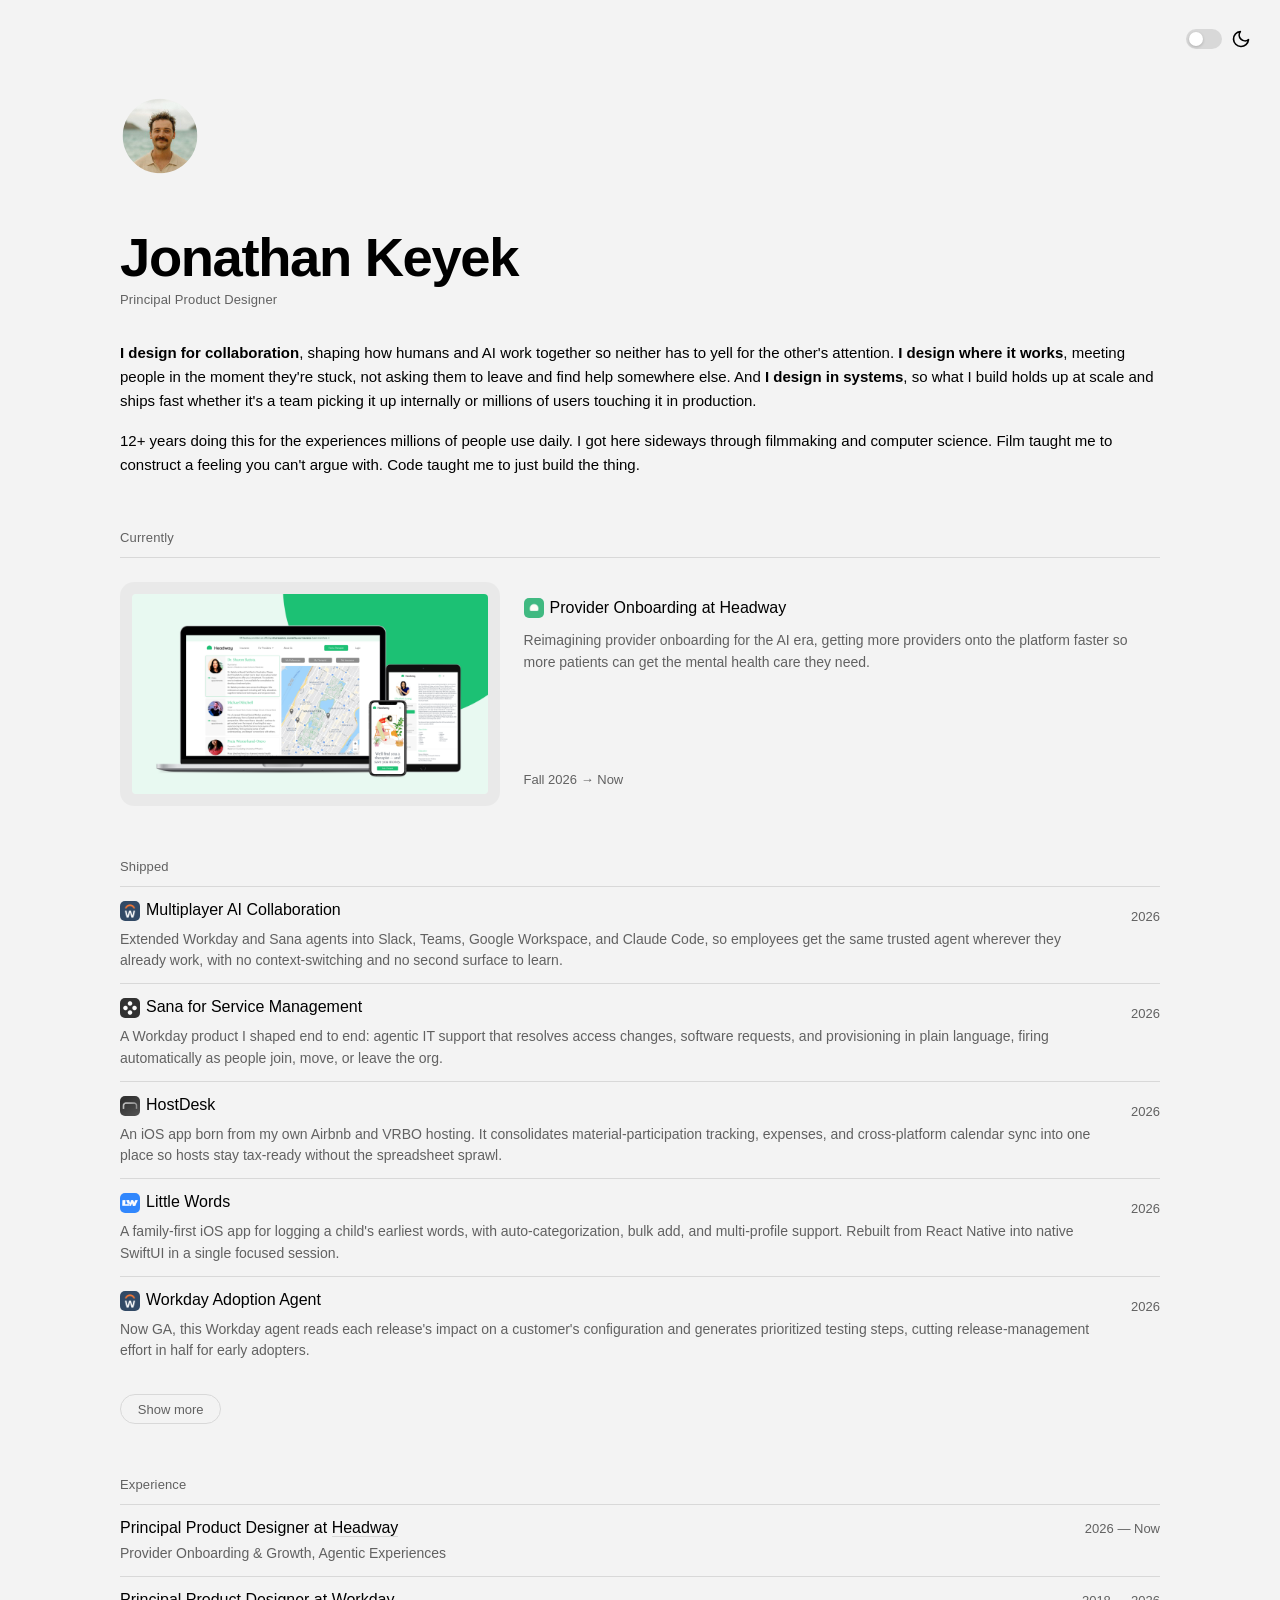
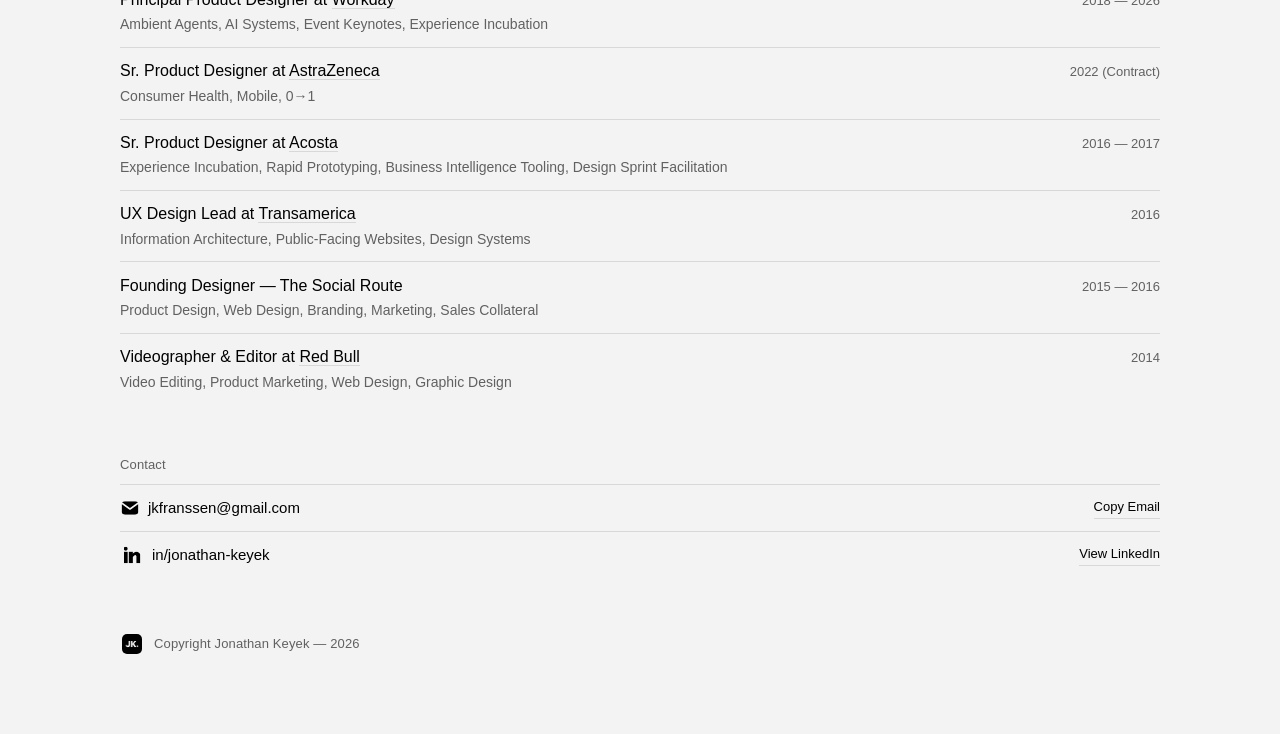
==== commit e066ec6d: "Restore Currently section and Headway experience row Co-Authored-By: Claude Code <noreply@anthropic." ====
--- a/index.html
+++ b/index.html
@@ -57,7 +57,6 @@
     </div>
   </header>
 
-    <!-- hidden for now:
     <section>
     <h2 data-reveal>Currently</h2>
     <div class="wip-list">
@@ -85,7 +84,6 @@
       </div>
     </div>
   </section>
-    -->
 
   <section>
     <h2 data-reveal>Shipped</h2>
@@ -176,7 +174,7 @@
 
   <section>
     <h2 data-reveal>Experience</h2>
-    <!-- hidden for now: <div class="row" data-reveal><div class="row-left"><span class="item-title">Principal Product Designer at <a href="https://headway.co" target="_blank">Headway</a></span><span class="item-sub">Provider Onboarding &amp; Growth, Agentic Experiences</span></div><div class="row-right">2026 — Now</div></div> -->
+    <div class="row" data-reveal><div class="row-left"><span class="item-title">Principal Product Designer at <a href="https://headway.co" target="_blank">Headway</a></span><span class="item-sub">Provider Onboarding &amp; Growth, Agentic Experiences</span></div><div class="row-right">2026 — Now</div></div>
     <div class="row" data-reveal><div class="row-left"><span class="item-title">Principal Product Designer at <a href="https://www.workday.com" target="_blank">Workday</a></span><span class="item-sub">Ambient Agents, AI Systems, Event Keynotes, Experience Incubation</span></div><div class="row-right">2018 — 2026</div></div>
     <!-- hidden for now: <div class="row" data-reveal><div class="row-left"><span class="item-title">Member of Technical Staff, Design at <a href="https://toyo.ai/" target="_blank">Toyo</a></span><span class="item-sub">Experience Architecture, Product Design, Visual Design, Product Marketing</span></div><div class="row-right">2026 (Contract)</div></div> -->
     <div class="row" data-reveal><div class="row-left"><span class="item-title">Sr. Product Designer at <a href="https://www.astrazeneca.com" target="_blank">AstraZeneca</a></span><span class="item-sub">Consumer Health, Mobile, 0→1</span></div><div class="row-right">2022 (Contract)</div></div>
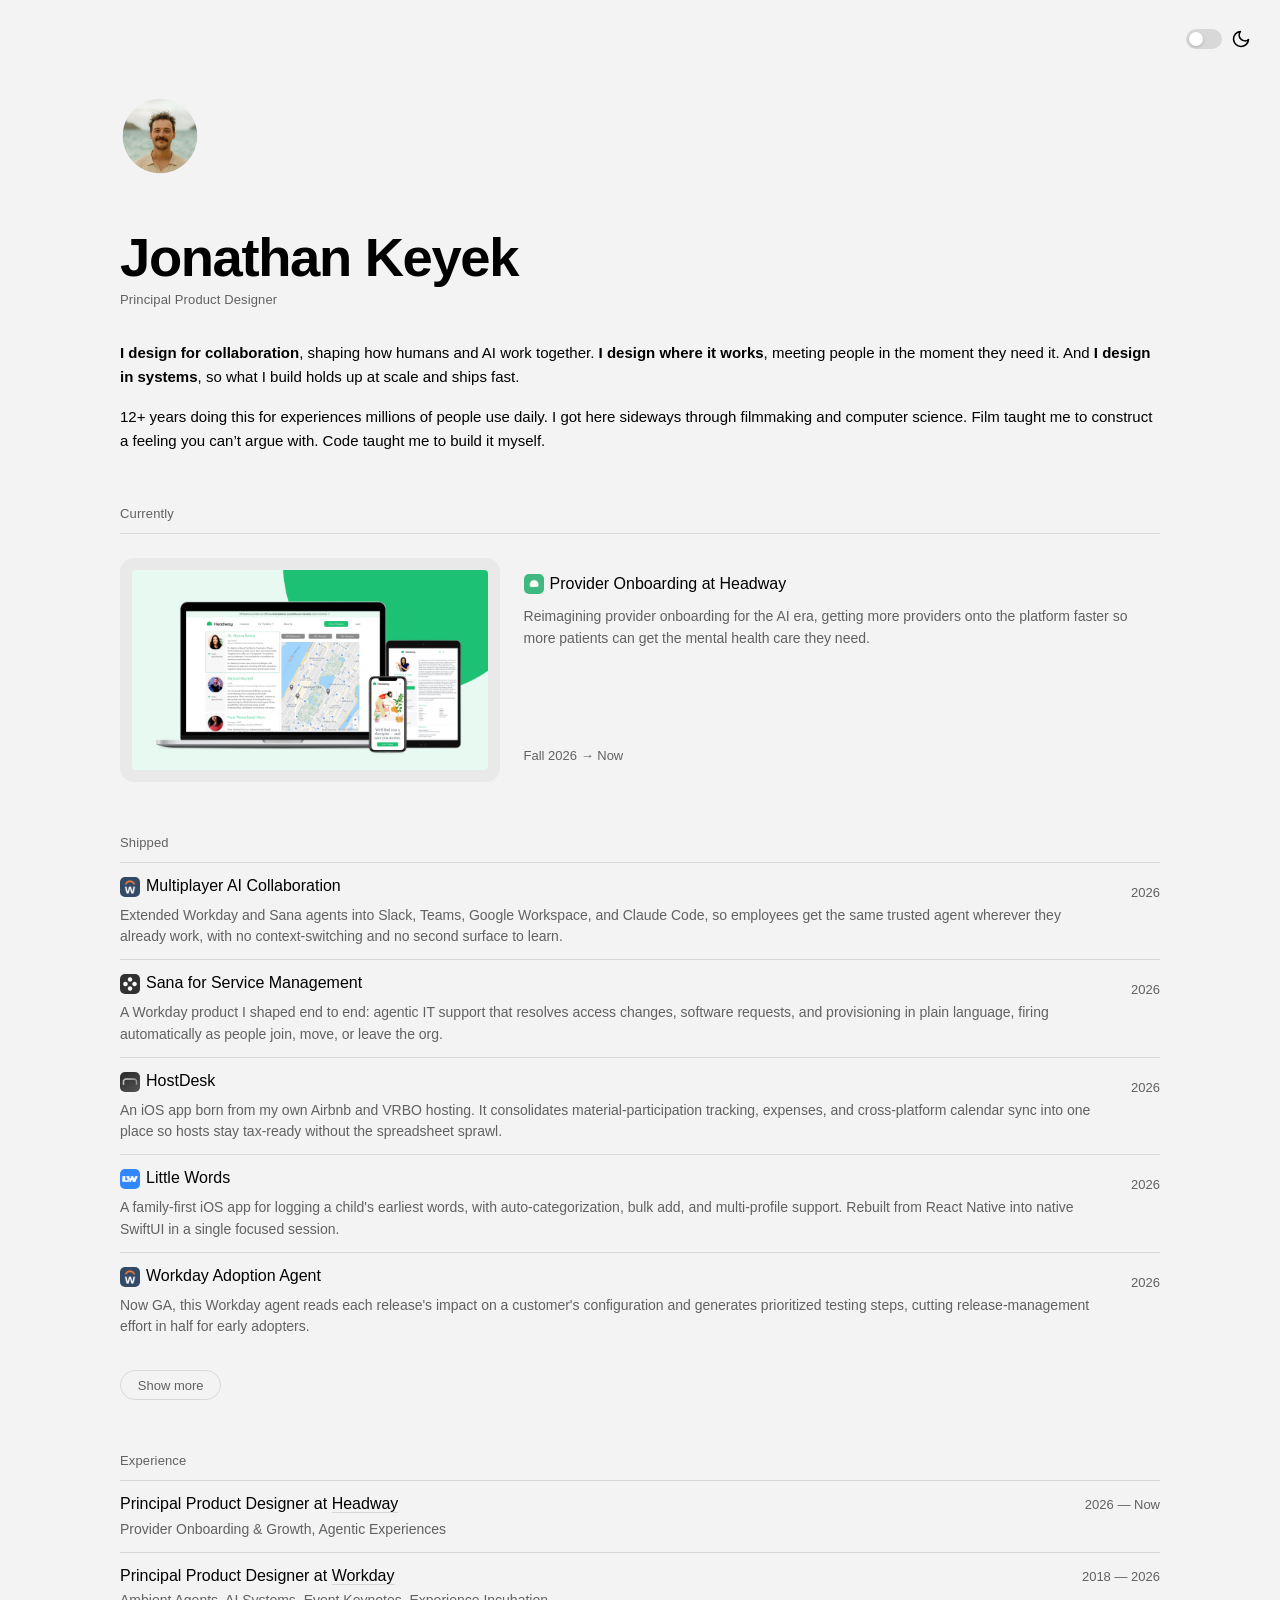
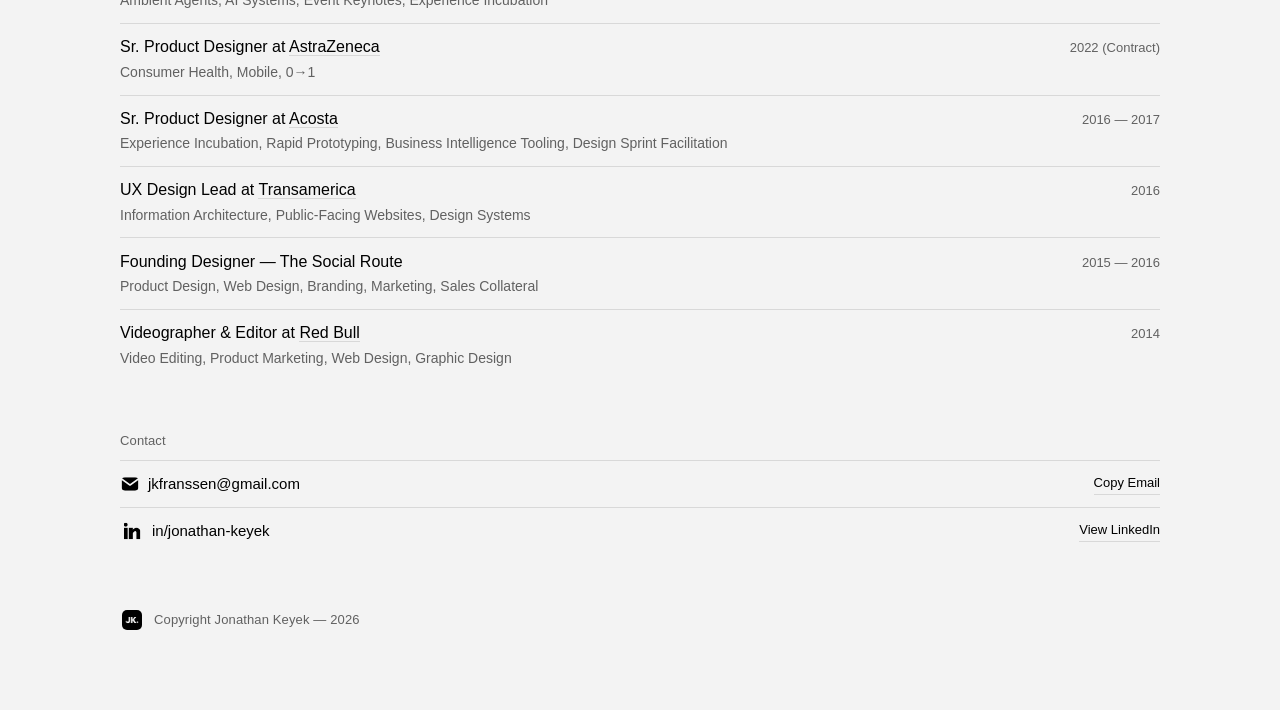
==== commit aa7bc258: "Tighten intro paragraphs Co-Authored-By: Claude Sonnet 5.5 <noreply@anthropic.com> Claude-Session: h" ====
--- a/index.html
+++ b/index.html
@@ -52,8 +52,8 @@
     </div>
     </div>
     <div class="intro">
-      <p data-reveal><span class="intro-em">I design for collaboration</span>, shaping how humans and AI work together so neither has to yell for the other's attention. <span class="intro-em">I design where it works</span>, meeting people in the moment they're stuck, not asking them to leave and find help somewhere else. And <span class="intro-em">I design in systems</span>, so what I build holds up at scale and ships fast whether it's a team picking it up internally or millions of users touching it in production.</p>
-      <p data-reveal>12+ years doing this for the experiences millions of people use daily. I got here sideways through filmmaking and computer science. Film taught me to construct a feeling you can't argue with. Code taught me to just build the thing.</p>
+      <p data-reveal><span class="intro-em">I design for collaboration</span>, shaping how humans and AI work together. <span class="intro-em">I design where it works</span>, meeting people in the moment they need it. And <span class="intro-em">I design in systems</span>, so what I build holds up at scale and ships fast.</p>
+      <p data-reveal>12+ years doing this for experiences millions of people use daily. I got here sideways through filmmaking and computer science. Film taught me to construct a feeling you can’t argue with. Code taught me to build it myself.</p>
     </div>
   </header>
 
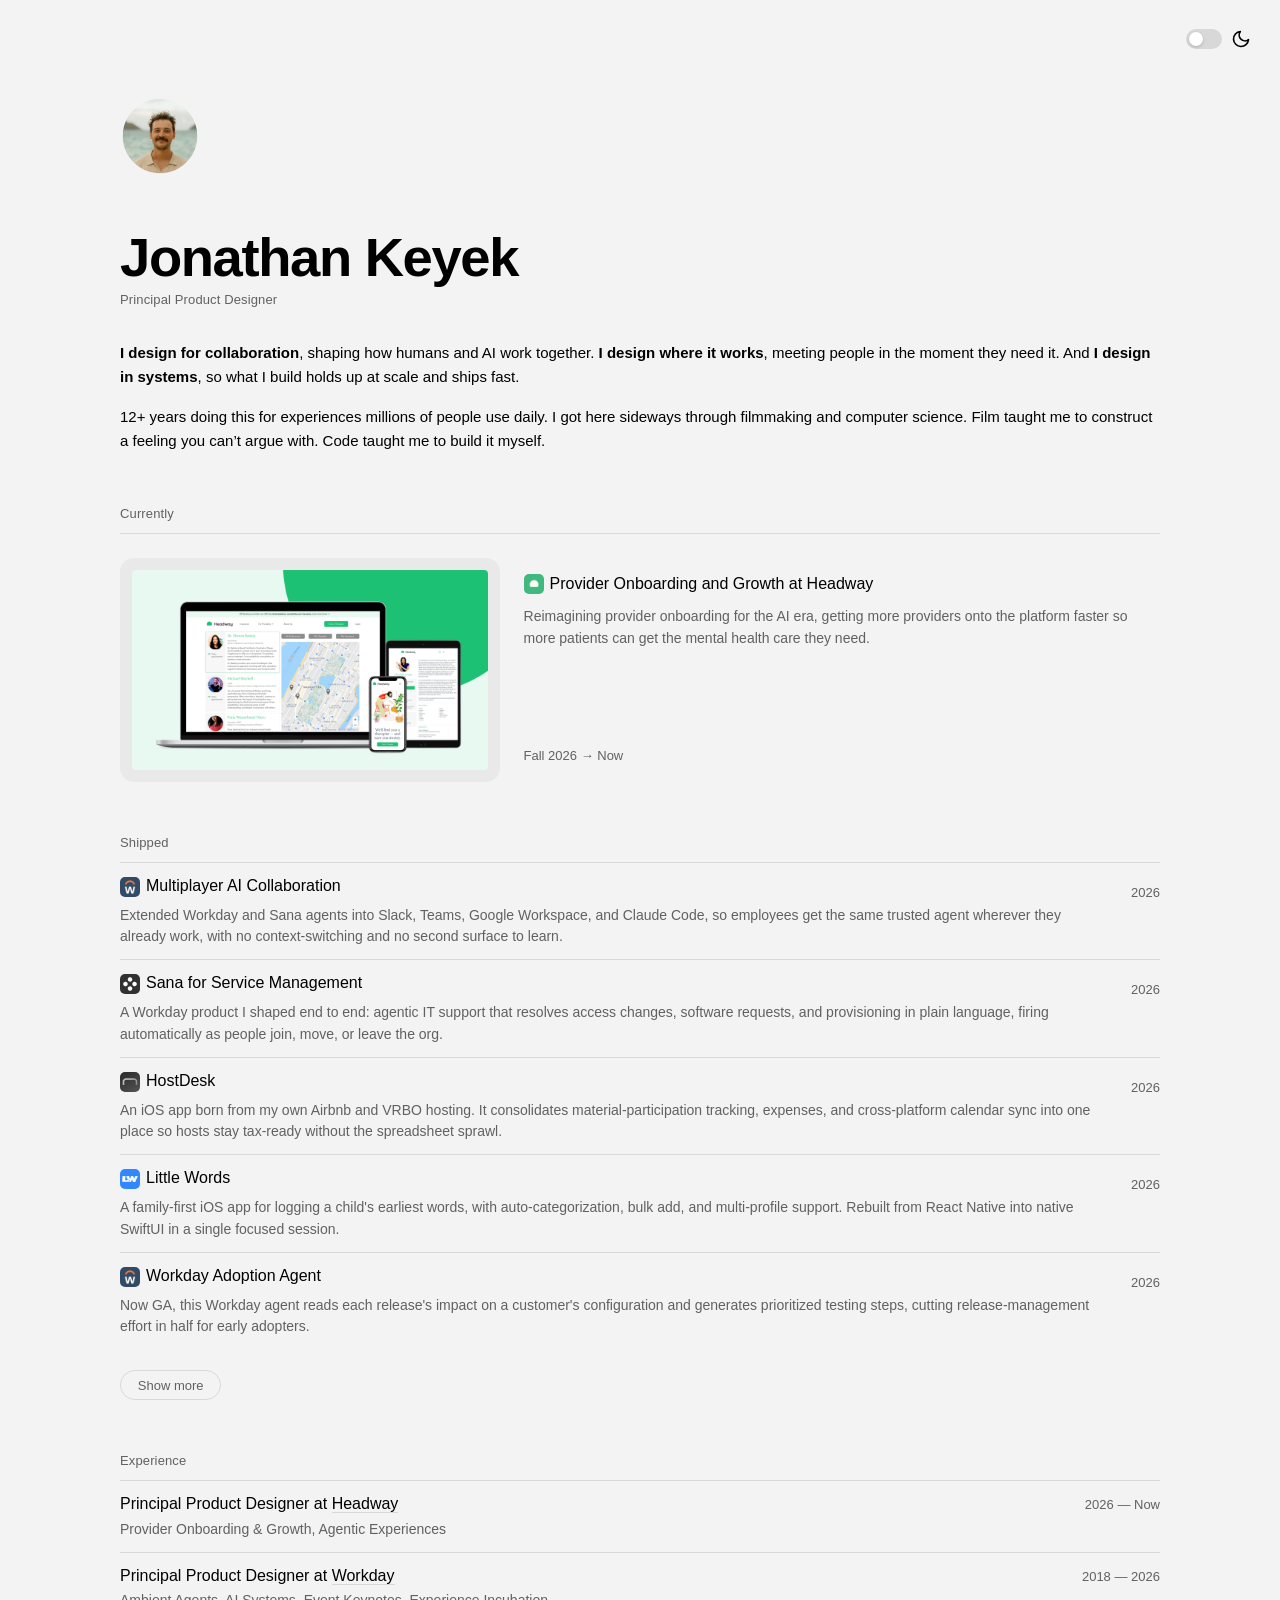
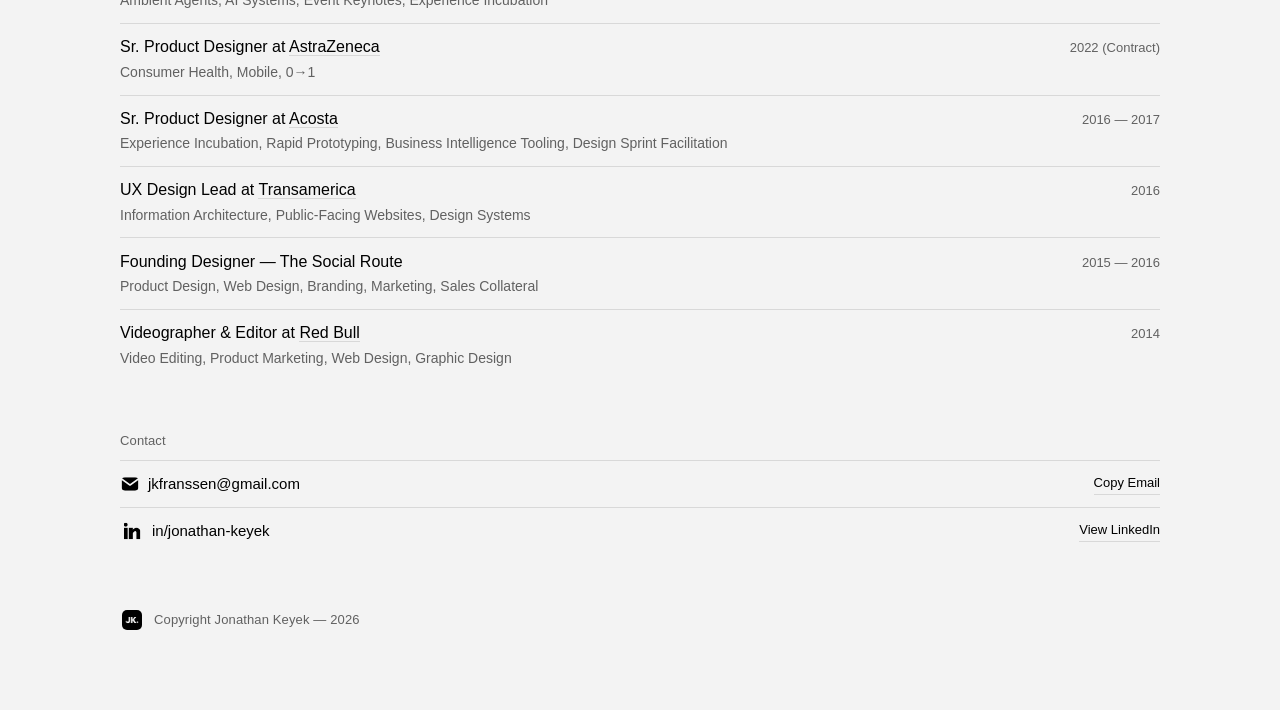
==== commit bca63ae8: "Update current work title to Provider Onboarding and Growth at Headway Co-Authored-By: Claude Sonnet" ====
--- a/index.html
+++ b/index.html
@@ -64,14 +64,14 @@
         <div class="wip-thumb">
           <img src="media/Headway cover.png" alt="" aria-hidden="true">
         </div>
-        <a class="wip-content" href="https://headway.co/for-providers" target="_blank" rel="noopener" aria-label="Provider Onboarding at Headway">
+        <a class="wip-content" href="https://headway.co/for-providers" target="_blank" rel="noopener" aria-label="Provider Onboarding and Growth at Headway">
           <div class="wip-top">
             <div class="wip-header">
               <div class="wip-title-row">
                 <span class="title-line">
                   <img class="company-logo" src="logos/Headway logo.png" alt="Headway">
                   <span class="wip-title-link">
-                    <span class="wip-title">Provider Onboarding at Headway</span>
+                    <span class="wip-title">Provider Onboarding and Growth at Headway</span>
                     <span class="ext-link-icon" aria-hidden="true"><svg width="14" height="14" viewBox="0 0 24 24" fill="none" stroke="currentColor" stroke-width="2" stroke-linecap="round" stroke-linejoin="round"><line x1="5" y1="12" x2="19" y2="12"></line><polyline points="12 5 19 12 12 19"></polyline></svg></span>
                   </span>
                 </span>
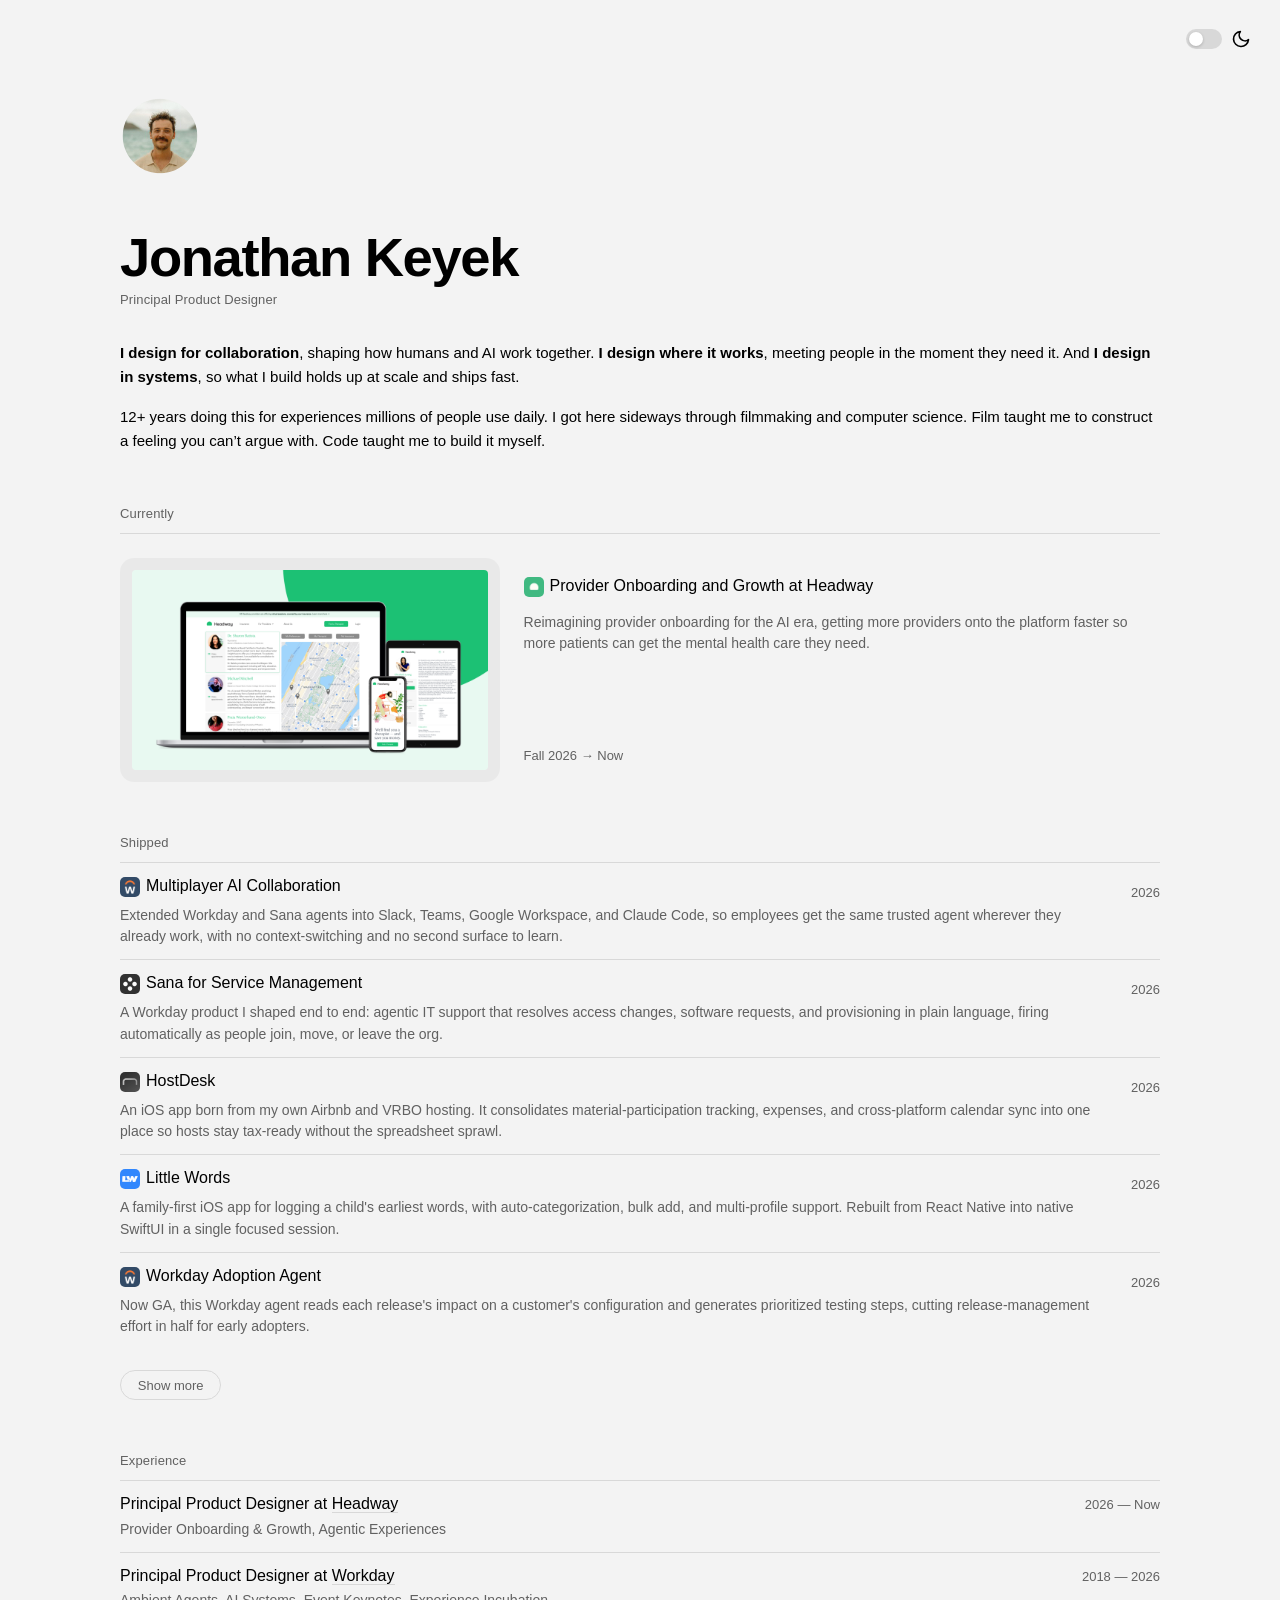
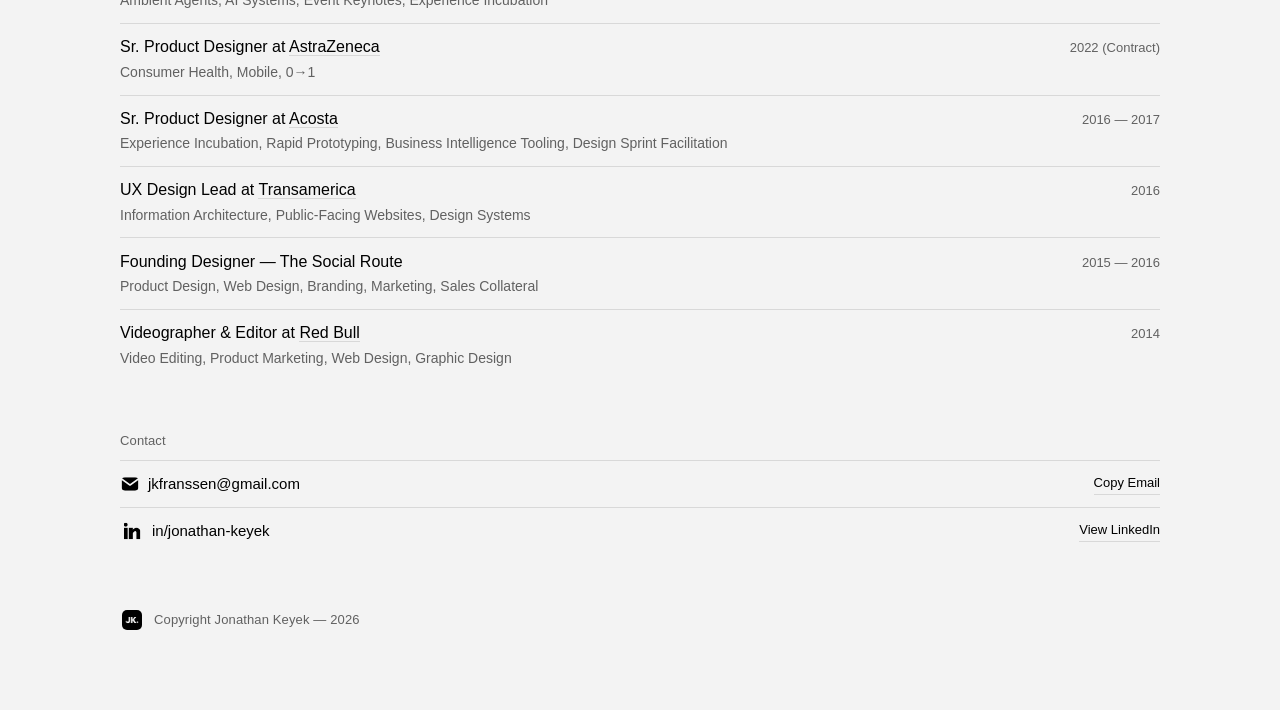
==== commit 5f0e081b: "Match current-work card title styling to shipped items Co-Authored-By: Claude Sonnet 5.5 <noreply@an" ====
--- a/index.html
+++ b/index.html
@@ -70,10 +70,7 @@
               <div class="wip-title-row">
                 <span class="title-line">
                   <img class="company-logo" src="logos/Headway logo.png" alt="Headway">
-                  <span class="wip-title-link">
-                    <span class="wip-title">Provider Onboarding and Growth at Headway</span>
-                    <span class="ext-link-icon" aria-hidden="true"><svg width="14" height="14" viewBox="0 0 24 24" fill="none" stroke="currentColor" stroke-width="2" stroke-linecap="round" stroke-linejoin="round"><line x1="5" y1="12" x2="19" y2="12"></line><polyline points="12 5 19 12 12 19"></polyline></svg></span>
-                  </span>
+                  <span class="item-title">Provider Onboarding and Growth at Headway</span>
                 </span>
               </div>
             </div>
@@ -174,14 +171,14 @@
 
   <section>
     <h2 data-reveal>Experience</h2>
-    <div class="row" data-reveal><div class="row-left"><span class="item-title">Principal Product Designer at <a href="https://headway.co" target="_blank">Headway</a></span><span class="item-sub">Provider Onboarding &amp; Growth, Agentic Experiences</span></div><div class="row-right">2026 — Now</div></div>
-    <div class="row" data-reveal><div class="row-left"><span class="item-title">Principal Product Designer at <a href="https://www.workday.com" target="_blank">Workday</a></span><span class="item-sub">Ambient Agents, AI Systems, Event Keynotes, Experience Incubation</span></div><div class="row-right">2018 — 2026</div></div>
+    <a class="rowlink exp-rowlink" href="https://headway.co" target="_blank" rel="noopener"><div class="row exp-row" data-reveal><div class="row-left"><span class="item-title">Principal Product Designer at <span class="company-name">Headway</span></span><span class="item-sub">Provider Onboarding &amp; Growth, Agentic Experiences</span></div><div class="row-right">2026 — Now</div></div></a>
+    <a class="rowlink exp-rowlink" href="https://www.workday.com" target="_blank" rel="noopener"><div class="row exp-row" data-reveal><div class="row-left"><span class="item-title">Principal Product Designer at <span class="company-name">Workday</span></span><span class="item-sub">Ambient Agents, AI Systems, Event Keynotes, Experience Incubation</span></div><div class="row-right">2018 — 2026</div></div></a>
     <!-- hidden for now: <div class="row" data-reveal><div class="row-left"><span class="item-title">Member of Technical Staff, Design at <a href="https://toyo.ai/" target="_blank">Toyo</a></span><span class="item-sub">Experience Architecture, Product Design, Visual Design, Product Marketing</span></div><div class="row-right">2026 (Contract)</div></div> -->
-    <div class="row" data-reveal><div class="row-left"><span class="item-title">Sr. Product Designer at <a href="https://www.astrazeneca.com" target="_blank">AstraZeneca</a></span><span class="item-sub">Consumer Health, Mobile, 0→1</span></div><div class="row-right">2022 (Contract)</div></div>
-    <div class="row" data-reveal><div class="row-left"><span class="item-title">Sr. Product Designer at <a href="https://www.acosta.com" target="_blank">Acosta</a></span><span class="item-sub">Experience Incubation, Rapid Prototyping, Business Intelligence Tooling, Design Sprint Facilitation</span></div><div class="row-right">2016 — 2017</div></div>
-    <div class="row" data-reveal><div class="row-left"><span class="item-title">UX Design Lead at <a href="https://www.transamerica.com" target="_blank">Transamerica</a></span><span class="item-sub">Information Architecture, Public-Facing Websites, Design Systems</span></div><div class="row-right">2016</div></div>
+    <a class="rowlink exp-rowlink" href="https://www.astrazeneca.com" target="_blank" rel="noopener"><div class="row exp-row" data-reveal><div class="row-left"><span class="item-title">Sr. Product Designer at <span class="company-name">AstraZeneca</span></span><span class="item-sub">Consumer Health, Mobile, 0→1</span></div><div class="row-right">2022 (Contract)</div></div></a>
+    <a class="rowlink exp-rowlink" href="https://www.acosta.com" target="_blank" rel="noopener"><div class="row exp-row" data-reveal><div class="row-left"><span class="item-title">Sr. Product Designer at <span class="company-name">Acosta</span></span><span class="item-sub">Experience Incubation, Rapid Prototyping, Business Intelligence Tooling, Design Sprint Facilitation</span></div><div class="row-right">2016 — 2017</div></div></a>
+    <a class="rowlink exp-rowlink" href="https://www.transamerica.com" target="_blank" rel="noopener"><div class="row exp-row" data-reveal><div class="row-left"><span class="item-title">UX Design Lead at <span class="company-name">Transamerica</span></span><span class="item-sub">Information Architecture, Public-Facing Websites, Design Systems</span></div><div class="row-right">2016</div></div></a>
     <div class="row" data-reveal><div class="row-left"><span class="item-title">Founding Designer — The Social Route</span><span class="item-sub">Product Design, Web Design, Branding, Marketing, Sales Collateral</span></div><div class="row-right">2015 — 2016</div></div>
-    <div class="row" data-reveal><div class="row-left"><span class="item-title">Videographer &amp; Editor at <a href="https://www.redbull.com" target="_blank">Red Bull</a></span><span class="item-sub">Video Editing, Product Marketing, Web Design, Graphic Design</span></div><div class="row-right">2014</div></div>
+    <a class="rowlink exp-rowlink" href="https://www.redbull.com" target="_blank" rel="noopener"><div class="row exp-row" data-reveal><div class="row-left"><span class="item-title">Videographer &amp; Editor at <span class="company-name">Red Bull</span></span><span class="item-sub">Video Editing, Product Marketing, Web Design, Graphic Design</span></div><div class="row-right">2014</div></div></a>
   </section>
 
   <section>
--- a/style.css
+++ b/style.css
@@ -72,7 +72,7 @@
 
 /* List rows */
 .row { display: flex; justify-content: space-between; align-items: baseline; gap: 1.5rem; padding: .7rem 0; border-bottom: 1px solid var(--rule); }
-.row:not(.linked):last-child { border-bottom: none; }
+.row:not(.linked):not(.exp-row):last-child { border-bottom: none; }
 .more-inner .rowlink:last-child .row { border-bottom: none; }
 .rowlink:has(+ .more-wrap:not(.open)) .row { border-bottom: none; }
 .row-left { flex: 1; min-width: 0; }
@@ -102,7 +102,8 @@
 .company-logo { width: 20px; height: 20px; border-radius: 5px; object-fit: cover; flex-shrink: 0; opacity: .8; }
 .item-title { font-weight: 500; font-size: var(--text-md); color: var(--ink) !important; }
 .item-sub { color: var(--muted) !important; font-size: var(--text-sm); display: block; margin-top: .1rem; }
-.row.linked .row-left .item-title {
+.row.linked .row-left .item-title,
+.wip-content .item-title {
   background-image: linear-gradient(currentColor, currentColor);
   background-size: 0% 1.5px;
   background-position: left bottom;
@@ -110,8 +111,10 @@
   padding-bottom: 1px;
   transition: background-size .35s cubic-bezier(0.4, 0, 0.2, 1);
 }
-.row.linked:hover .row-left .item-title { background-size: 100% 1.5px; }
-.row.linked .row-left .item-title::after {
+.row.linked:hover .row-left .item-title,
+.wip-content:hover .item-title { background-size: 100% 1.5px; }
+.row.linked .row-left .item-title::after,
+.wip-content .item-title::after {
   content: ""; margin-left: 8px;
   display: inline-block; width: 14px; height: 14px; vertical-align: middle;
   background-color: currentColor;
@@ -123,8 +126,19 @@
   opacity: 0; transform: translateX(-5px);
   transition: opacity .2s cubic-bezier(0.4, 0, 0.2, 1), transform .2s cubic-bezier(0.4, 0, 0.2, 1);
 }
-.row.linked:hover .row-left .item-title::after { opacity: 1; transform: translateX(0); }
+.row.linked:hover .row-left .item-title::after,
+.wip-content:hover .item-title::after { opacity: 1; transform: translateX(0); }
 a.rowlink { display: block; background: none; padding-bottom: 0; }
+.company-name {
+  background-image: linear-gradient(currentColor, currentColor), linear-gradient(var(--link-ul), var(--link-ul));
+  background-size: 0% 1px, 100% 1px;
+  background-position: left bottom, left bottom;
+  background-repeat: no-repeat, no-repeat;
+  padding-bottom: 1px;
+  transition: background-size .35s cubic-bezier(0.4, 0, 0.2, 1);
+}
+.exp-rowlink:hover .company-name { background-size: 100% 1px, 100% 1px; }
+.exp-rowlink:last-child .row { border-bottom: none; }
 
 /* Stack chips */
 .stack { display: flex; flex-wrap: wrap; gap: .4rem; padding-top: .85rem; }
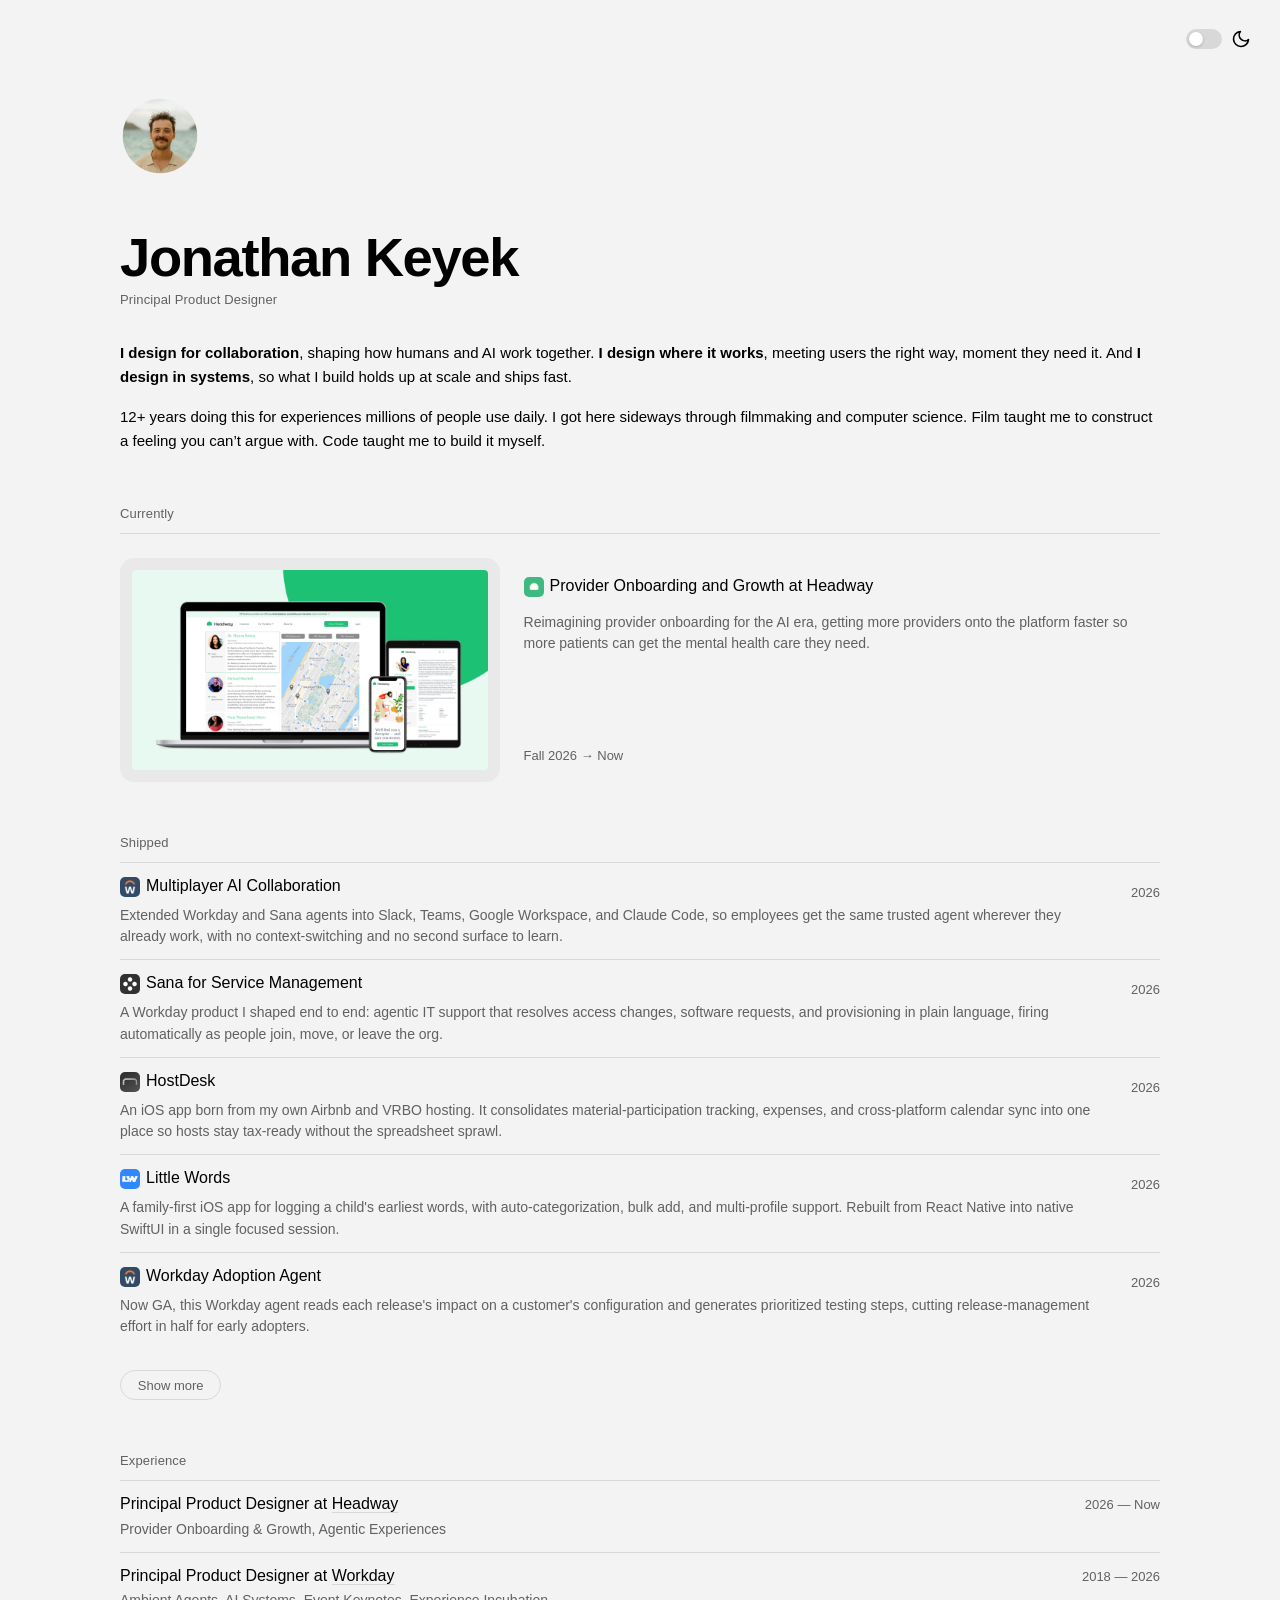
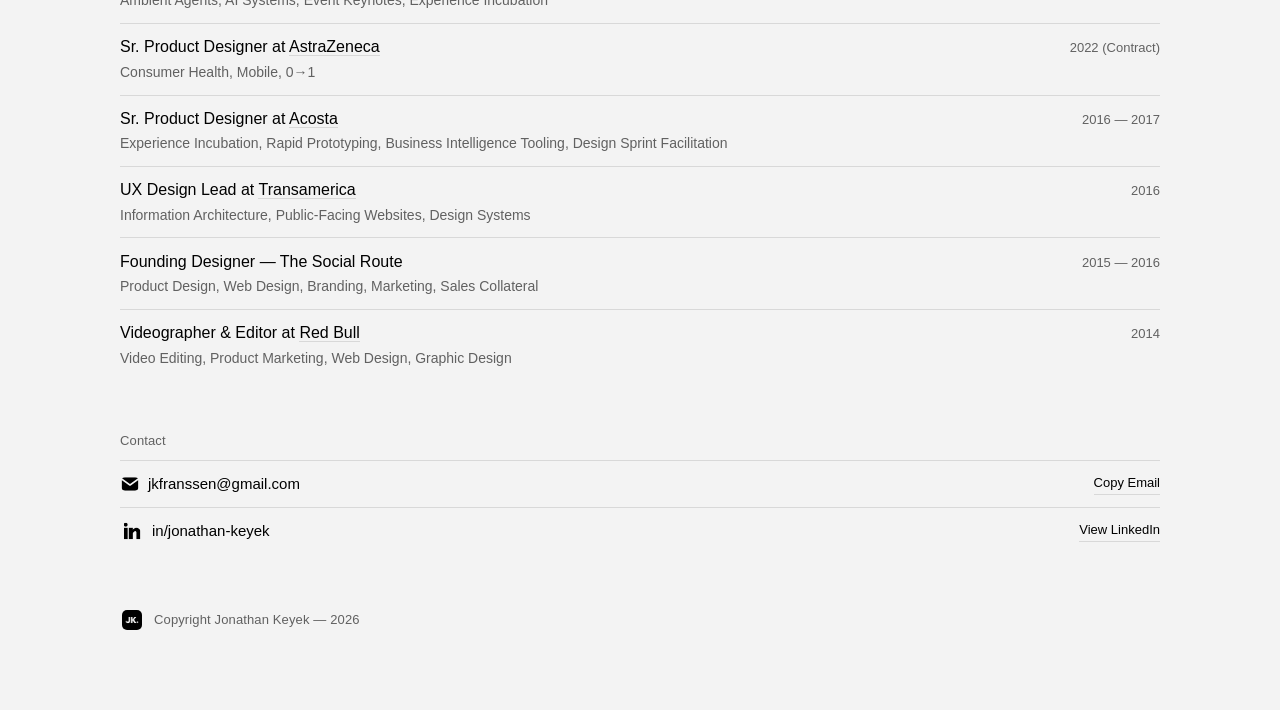
==== commit cbd312e3: "Update intro copy Co-Authored-By: Claude Sonnet 5.5 <noreply@anthropic.com> Claude-Session: https://" ====
--- a/index.html
+++ b/index.html
@@ -52,7 +52,7 @@
     </div>
     </div>
     <div class="intro">
-      <p data-reveal><span class="intro-em">I design for collaboration</span>, shaping how humans and AI work together. <span class="intro-em">I design where it works</span>, meeting people in the moment they need it. And <span class="intro-em">I design in systems</span>, so what I build holds up at scale and ships fast.</p>
+      <p data-reveal><span class="intro-em">I design for collaboration</span>, shaping how humans and AI work together. <span class="intro-em">I design where it works</span>, meeting users the right way, moment they need it. And <span class="intro-em">I design in systems</span>, so what I build holds up at scale and ships fast.</p>
       <p data-reveal>12+ years doing this for experiences millions of people use daily. I got here sideways through filmmaking and computer science. Film taught me to construct a feeling you can’t argue with. Code taught me to build it myself.</p>
     </div>
   </header>
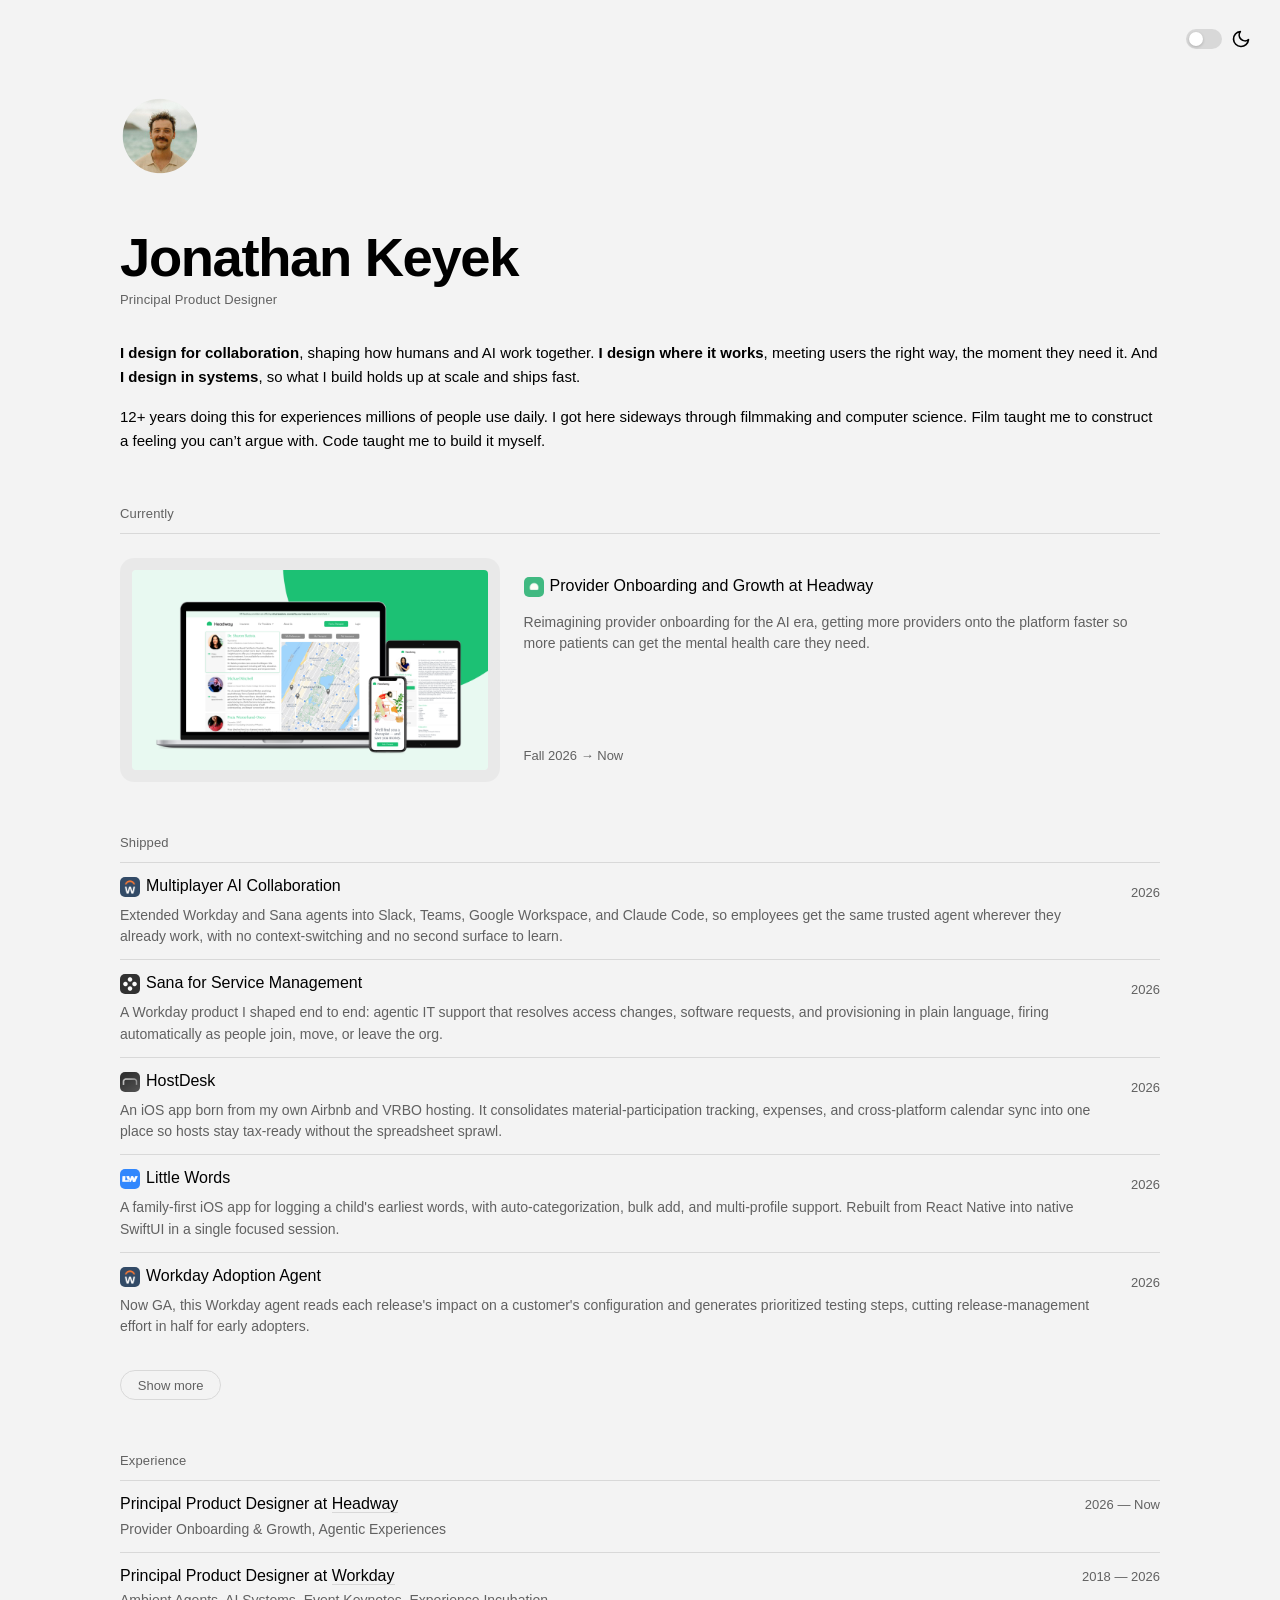
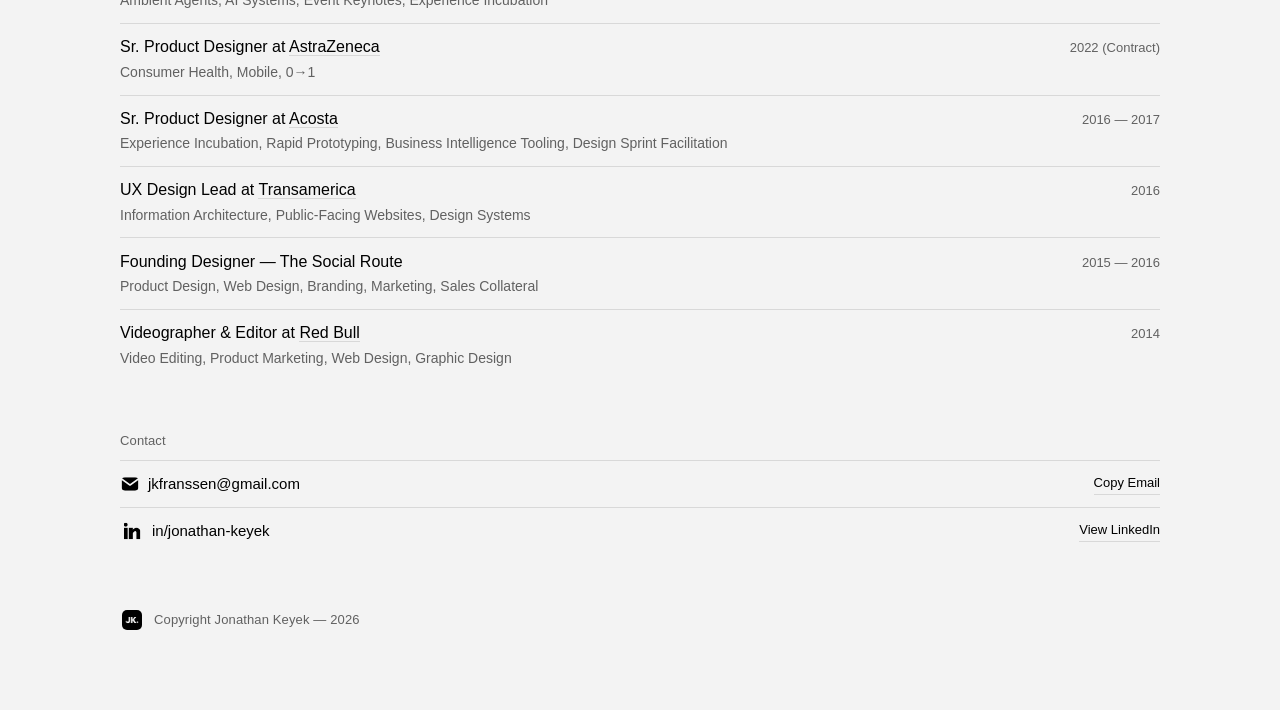
==== commit 4c22de36: "Fix intro copy wording Co-Authored-By: Claude Sonnet 5.5 <noreply@anthropic.com> Claude-Session: htt" ====
--- a/index.html
+++ b/index.html
@@ -52,7 +52,7 @@
     </div>
     </div>
     <div class="intro">
-      <p data-reveal><span class="intro-em">I design for collaboration</span>, shaping how humans and AI work together. <span class="intro-em">I design where it works</span>, meeting users the right way, moment they need it. And <span class="intro-em">I design in systems</span>, so what I build holds up at scale and ships fast.</p>
+      <p data-reveal><span class="intro-em">I design for collaboration</span>, shaping how humans and AI work together. <span class="intro-em">I design where it works</span>, meeting users the right way, the moment they need it. And <span class="intro-em">I design in systems</span>, so what I build holds up at scale and ships fast.</p>
       <p data-reveal>12+ years doing this for experiences millions of people use daily. I got here sideways through filmmaking and computer science. Film taught me to construct a feeling you can’t argue with. Code taught me to build it myself.</p>
     </div>
   </header>
